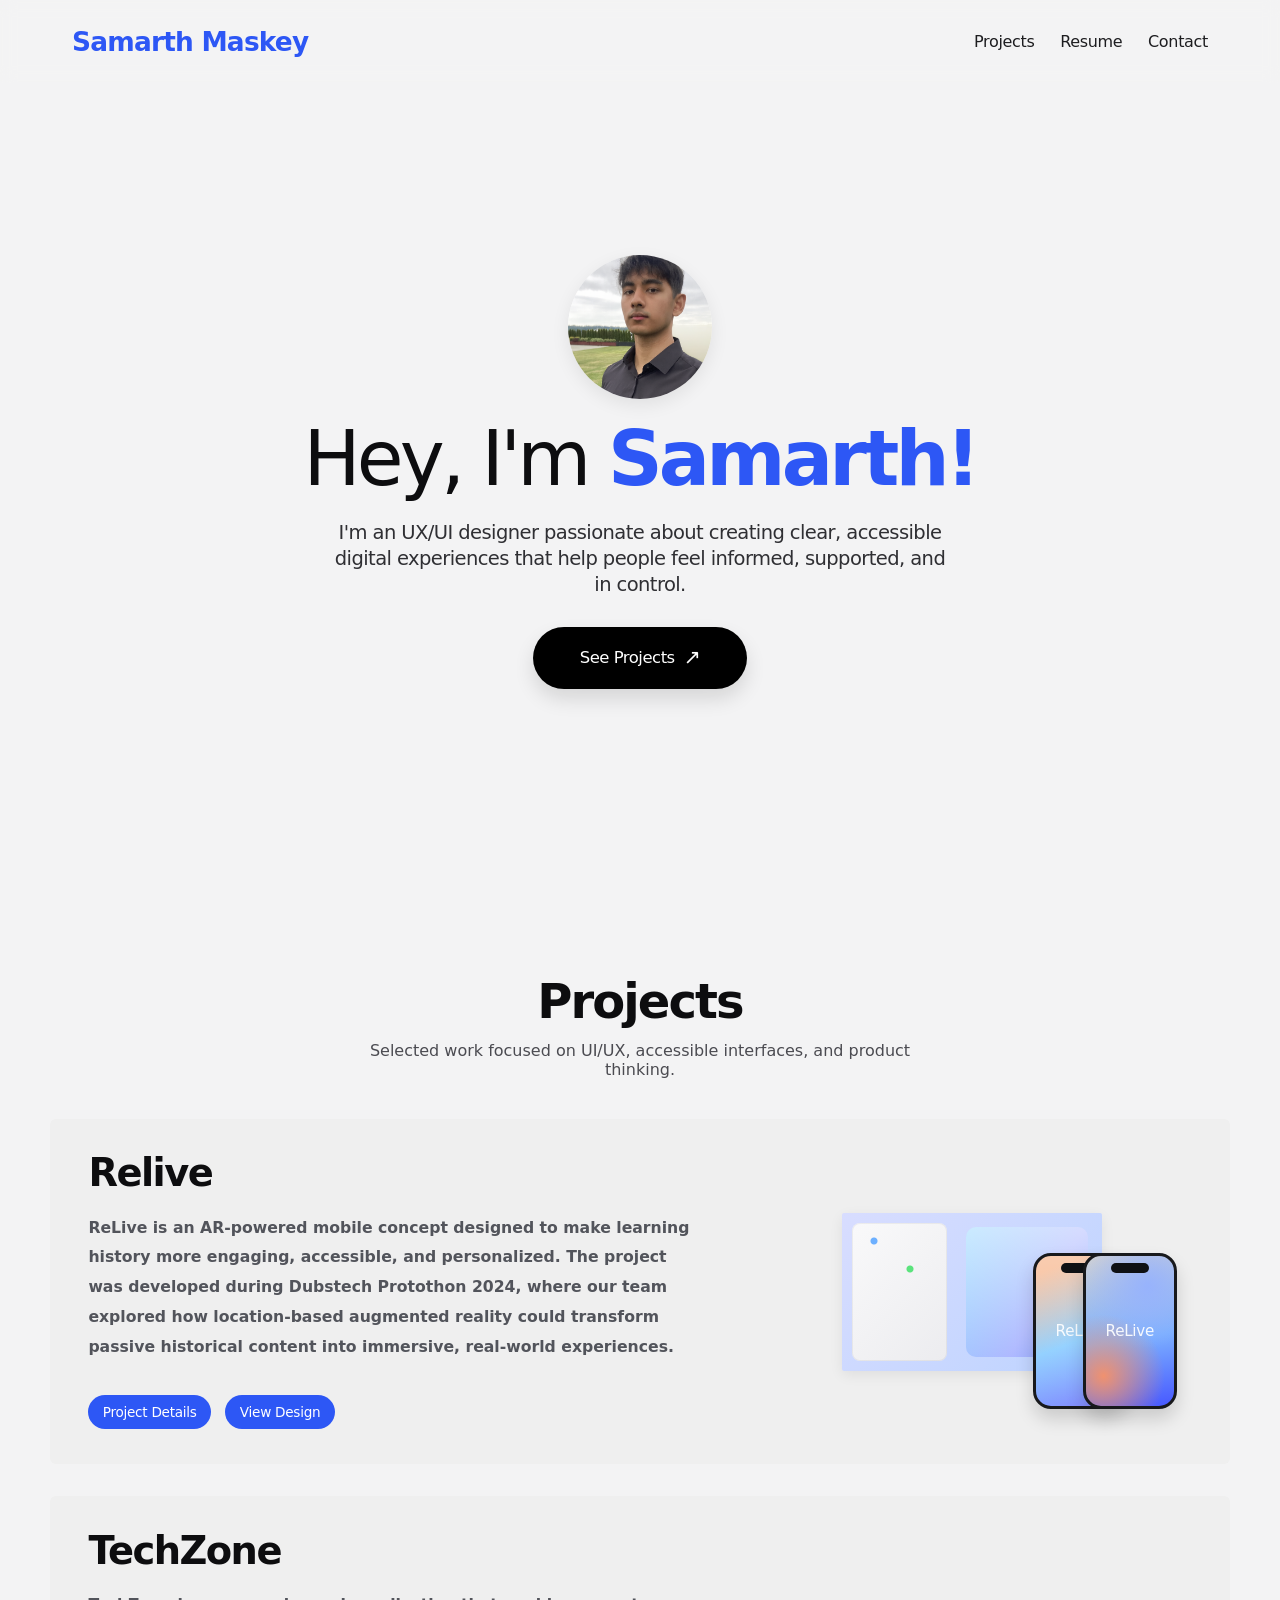
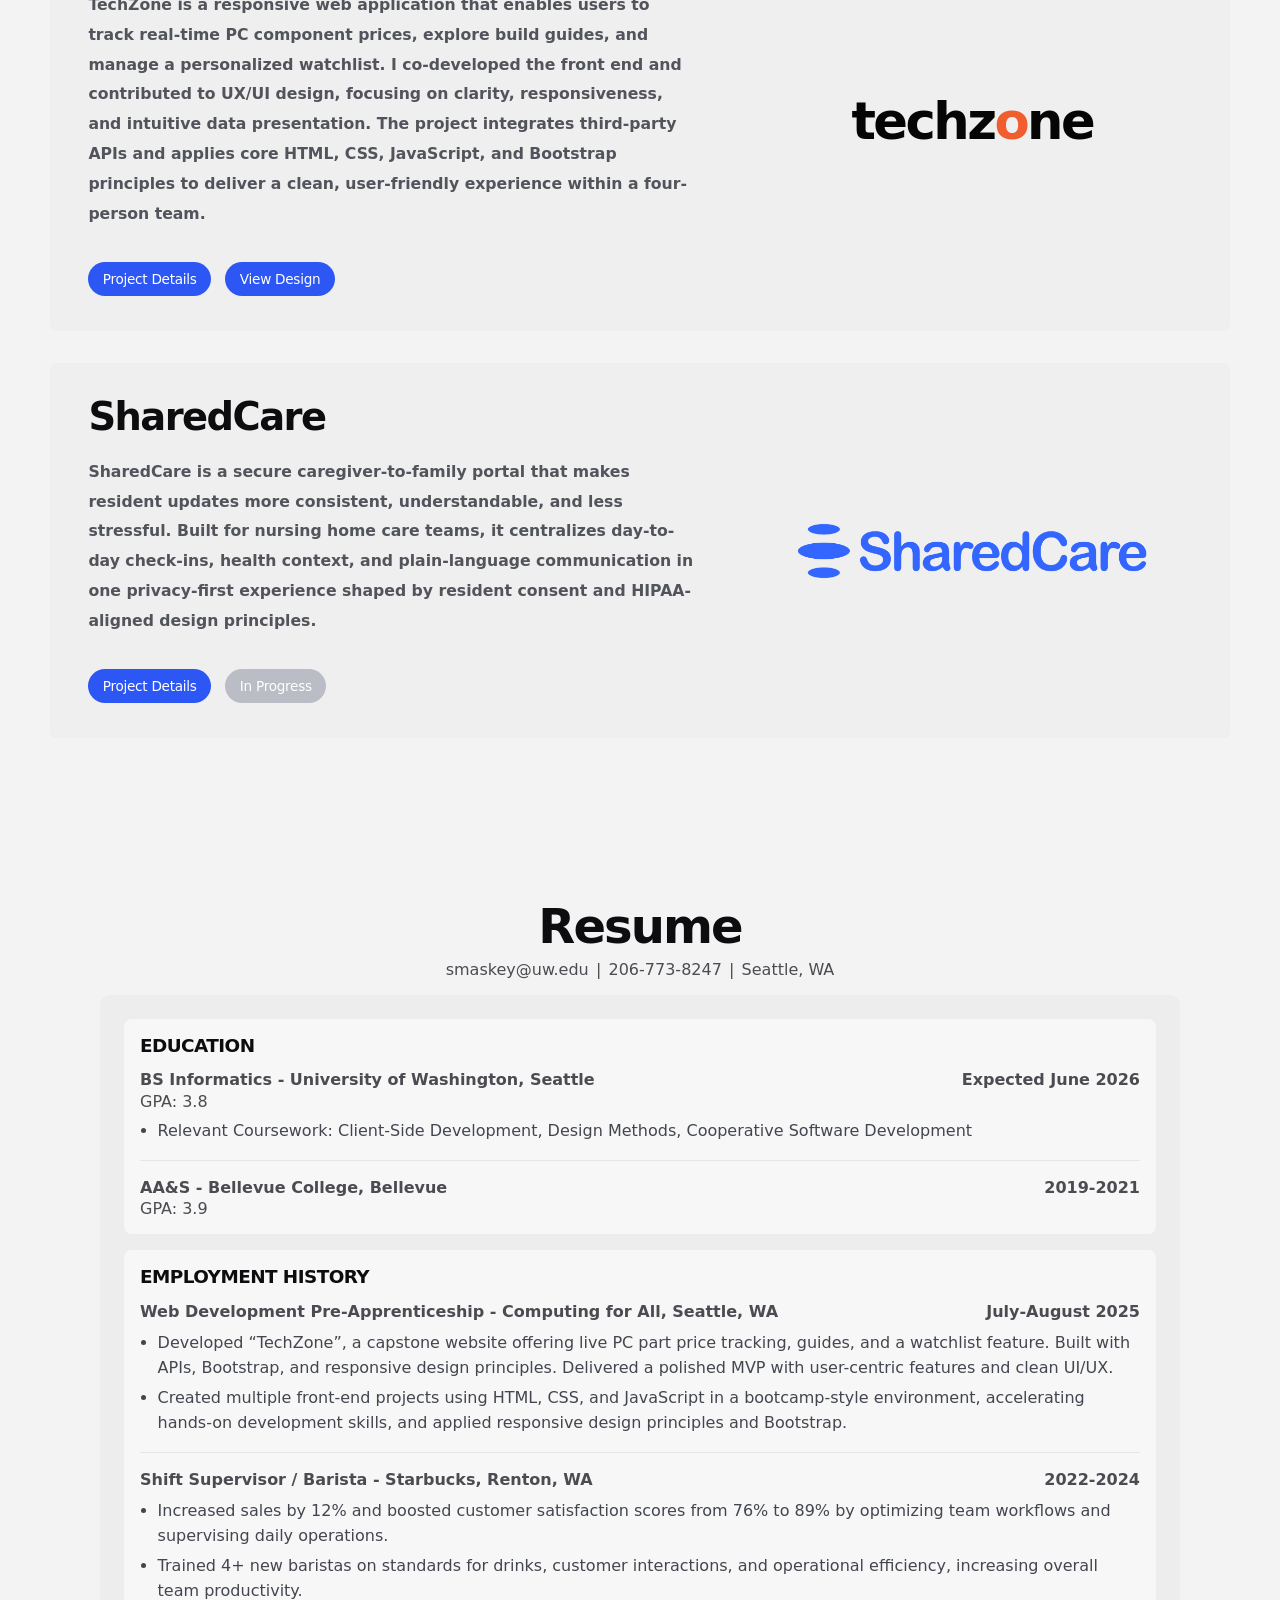
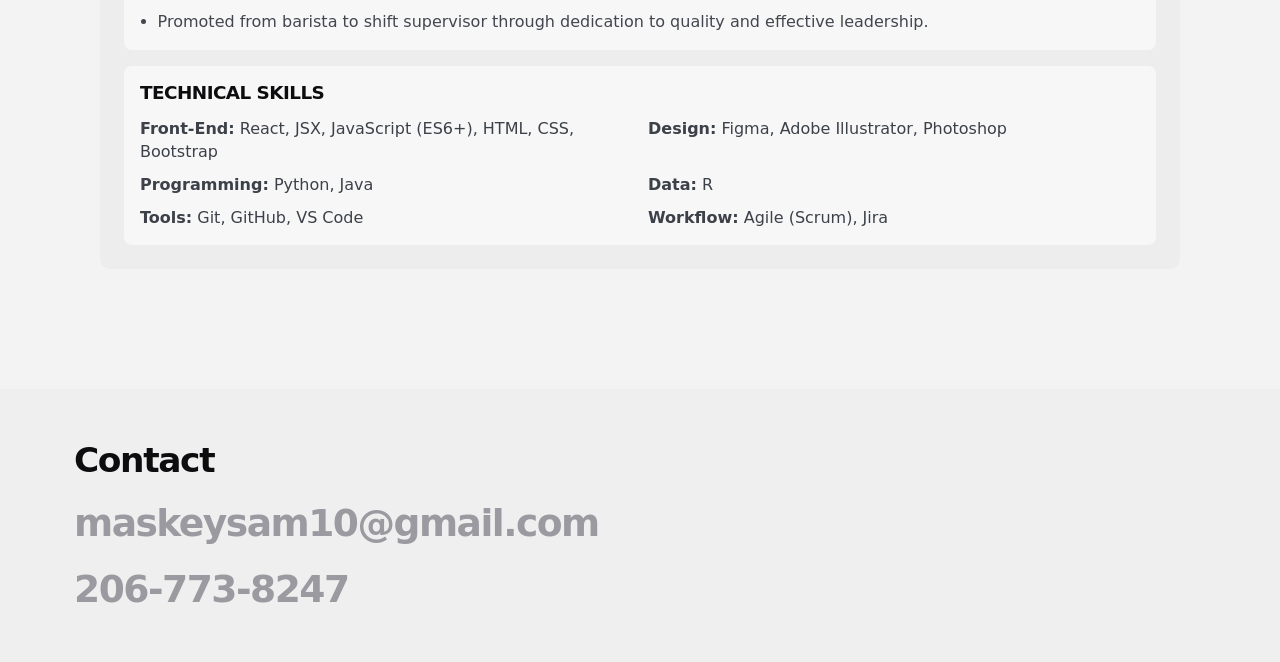
==== index.html @ 52a138d1 "Add SharedCare project pages and portfolio assets" ====
<!DOCTYPE html>
<html lang="en">
<head>
  <meta charset="UTF-8">
  <meta name="viewport" content="width=device-width, initial-scale=1.0">
  <title>Samarth Maskey | Portfolio</title>
  <link rel="stylesheet" href="styles.css">
</head>
<body>
  <header class="site-header">
    <a class="brand" href="#home">Samarth Maskey</a>
    <nav class="site-nav" aria-label="Primary navigation">
      <a href="#projects">Projects</a>
      <a href="#resume">Resume</a>
      <a href="#contact">Contact</a>
    </nav>
  </header>

  <main>
    <section id="home" class="hero" aria-labelledby="hero-title">
      <img
        class="avatar"
        src="img/portrait.png"
        alt="Portrait of Samarth Maskey"
        width="144"
        height="144"
      >

      <h1 id="hero-title" class="hero-title">
        Hey, I'm <span>Samarth!</span>
      </h1>

      <p class="hero-copy">
        I'm an UX/UI designer passionate about creating clear, accessible
        digital experiences that help people feel informed, supported, and in control.
      </p>

      <a class="cta-button" href="#projects">
        <span>See Projects</span>
        <span class="cta-arrow" aria-hidden="true">↗</span>
      </a>
    </section>

    <section id="projects" class="content-section" aria-labelledby="projects-title">
      <div class="projects-shell">
        <div class="section-heading">
          <h2 id="projects-title">Projects</h2>
          <p>Selected work focused on UI/UX, accessible interfaces, and product thinking.</p>
        </div>

        <article class="project-card" aria-labelledby="relive-title">
          <div class="project-copy">
            <h3 id="relive-title">Relive</h3>
            <p>
              ReLive is an AR-powered mobile concept designed to make learning history
              more engaging, accessible, and personalized. The project was developed
              during Dubstech Protothon 2024, where our team explored how
              location-based augmented reality could transform passive historical
              content into immersive, real-world experiences.
            </p>
            <div class="project-actions">
              <a href="relive.html" class="project-pill">Project Details</a>
              <a href="https://reliveprotothon2024.my.canva.site/" target="_blank" class="project-pill">View Design</a>
            </div>
          </div>

          <div class="project-visual relive-visual" aria-hidden="true">
            <div class="relive-panel relive-map"></div>
            <div class="relive-phone relive-phone-back">
              <span>ReLive</span>
            </div>
            <div class="relive-phone relive-phone-front">
              <span>ReLive</span>
            </div>
          </div>
        </article>

        <article class="project-card" aria-labelledby="techzone-title">
          <div class="project-copy">
            <h3 id="techzone-title">TechZone</h3>
            <p>
              TechZone is a responsive web application that enables users to track
              real-time PC component prices, explore build guides, and manage a
              personalized watchlist. I co-developed the front end and contributed to
              UX/UI design, focusing on clarity, responsiveness, and intuitive data
              presentation. The project integrates third-party APIs and applies core
              HTML, CSS, JavaScript, and Bootstrap principles to deliver a clean,
              user-friendly experience within a four-person team.
            </p>
            <div class="project-actions">
              <a href="techzone.html" class="project-pill">Project Details</a>
              <a href="https://techzoneproject1.netlify.app/" target="_blank" class="project-pill">View Design</a>
            </div>
          </div>

          <div class="project-visual techzone-visual" aria-hidden="true">
            <div class="techzone-wordmark">
              <span class="tz-black">techz</span><span class="tz-orange">o</span><span class="tz-black">ne</span>
            </div>
          </div>
        </article>

        <article class="project-card" aria-labelledby="sharedcare-title">
          <div class="project-copy">
            <h3 id="sharedcare-title">SharedCare</h3>
            <p>
              SharedCare is a secure caregiver-to-family portal that makes resident
              updates more consistent, understandable, and less stressful. Built for
              nursing home care teams, it centralizes day-to-day check-ins, health
              context, and plain-language communication in one privacy-first experience
              shaped by resident consent and HIPAA-aligned design principles.
            </p>
            <div class="project-actions">
              <a href="sharedcare.html" class="project-pill">Project Details</a>
              <span class="project-pill project-pill-disabled" aria-disabled="true">In Progress</span>
            </div>
          </div>

          <div class="project-visual sharedcare-visual" aria-hidden="true">
            <img src="img/sharedcareblue.png" alt="" class="sharedcare-logo">
          </div>
        </article>
      </div>
    </section>

    <section id="resume" class="content-section" aria-labelledby="resume-title">
      <div class="resume-shell">
        <div class="resume-header">
          <h2 id="resume-title">Resume</h2>
          <p class="resume-contact">
            <a href="mailto:smaskey@uw.edu">smaskey@uw.edu</a>
            <span aria-hidden="true">|</span>
            <a href="tel:12067738247">206-773-8247</a>
            <span aria-hidden="true">|</span>
            <span>Seattle, WA</span>
          </p>
        </div>

        <div class="resume-panel">
          <section class="resume-block" aria-labelledby="resume-education">
            <h3 id="resume-education">Education</h3>
            <article class="resume-item">
              <div class="resume-item-head">
                <p class="resume-role">BS Informatics - University of Washington, Seattle</p>
                <p class="resume-date">Expected June 2026</p>
              </div>
              <p class="resume-subline">GPA: 3.8</p>
              <ul class="resume-bullets">
                <li>Relevant Coursework: Client-Side Development, Design Methods, Cooperative Software Development</li>
              </ul>
            </article>
            <article class="resume-item">
              <div class="resume-item-head">
                <p class="resume-role">AA&amp;S - Bellevue College, Bellevue</p>
                <p class="resume-date">2019-2021</p>
              </div>
              <p class="resume-subline">GPA: 3.9</p>
            </article>
          </section>

          <section class="resume-block" aria-labelledby="resume-employment">
            <h3 id="resume-employment">Employment History</h3>
            <article class="resume-item">
              <div class="resume-item-head">
                <p class="resume-role">Web Development Pre-Apprenticeship - Computing for All, Seattle, WA</p>
                <p class="resume-date">July-August 2025</p>
              </div>
              <ul class="resume-bullets">
                <li>Developed “TechZone”, a capstone website offering live PC part price tracking, guides, and a watchlist feature. Built with APIs, Bootstrap, and responsive design principles. Delivered a polished MVP with user-centric features and clean UI/UX.</li>
                <li>Created multiple front-end projects using HTML, CSS, and JavaScript in a bootcamp-style environment, accelerating hands-on development skills, and applied responsive design principles and Bootstrap.</li>
              </ul>
            </article>
            <article class="resume-item">
              <div class="resume-item-head">
                <p class="resume-role">Shift Supervisor / Barista - Starbucks, Renton, WA</p>
                <p class="resume-date">2022-2024</p>
              </div>
              <ul class="resume-bullets">
                <li>Increased sales by 12% and boosted customer satisfaction scores from 76% to 89% by optimizing team workflows and supervising daily operations.</li>
                <li>Trained 4+ new baristas on standards for drinks, customer interactions, and operational efficiency, increasing overall team productivity.</li>
                <li>Promoted from barista to shift supervisor through dedication to quality and effective leadership.</li>
              </ul>
            </article>
          </section>

          <section class="resume-block" aria-labelledby="resume-skills">
            <h3 id="resume-skills">Technical Skills</h3>
            <div class="skills-grid">
              <p><strong>Front-End:</strong> React, JSX, JavaScript (ES6+), HTML, CSS, Bootstrap</p>
              <p><strong>Design:</strong> Figma, Adobe Illustrator, Photoshop</p>
              <p><strong>Programming:</strong> Python, Java</p>
              <p><strong>Data:</strong> R</p>
              <p><strong>Tools:</strong> Git, GitHub, VS Code</p>
              <p><strong>Workflow:</strong> Agile (Scrum), Jira</p>
            </div>
          </section>
        </div>
      </div>
    </section>

  </main>

  <footer id="contact" class="site-footer" aria-labelledby="contact-title">
    <div class="footer-shell">
      <h2 id="contact-title">Contact</h2>
      <p><a href="mailto:maskeysam10@gmail.com">maskeysam10@gmail.com</a></p>
      <p><a href="tel:12067738247">206-773-8247</a></p>
    </div>
  </footer>

  <script src="script.js"></script>
</body>
</html>
---- styles.css ----
:root {
  color-scheme: light;
  --bg: #f3f3f4;
  --text: #0d0d0f;
  --muted: #2f2f33;
  --accent: #2d57f5;
  --accent-hover: #2449d8;
  --surface: #ffffff;
}

* {
  box-sizing: border-box;
}

html {
  scroll-behavior: smooth;
}

body {
  margin: 0;
  min-height: 100vh;
  font-family: Inter, ui-sans-serif, system-ui, -apple-system, BlinkMacSystemFont, "Segoe UI", sans-serif;
  background: var(--bg);
  color: var(--text);
}

a {
  color: inherit;
  text-decoration: none;
}

.site-header {
  position: sticky;
  top: 0;
  z-index: 10;
  display: flex;
  align-items: center;
  justify-content: space-between;
  gap: 1rem;
  padding: 26px 72px;
  background: color-mix(in srgb, var(--bg) 92%, transparent);
  backdrop-filter: blur(8px);
}

.brand {
  font-size: clamp(1.65rem, 2vw, 2.25rem);
  font-weight: 800;
  color: var(--accent);
  letter-spacing: -0.03em;
}

.site-nav {
  display: flex;
  align-items: center;
  gap: clamp(1rem, 2vw, 3rem);
}

.site-nav a {
  font-size: 1rem;
  font-weight: 500;
  letter-spacing: -0.02em;
  color: #1d1d20;
  transition: color 120ms ease;
}

.site-nav a:hover,
.site-nav a[aria-current="true"] {
  color: var(--accent);
}

.hero {
  min-height: calc(100vh - 90px);
  display: grid;
  justify-items: center;
  align-content: center;
  text-align: center;
  padding: 3rem 1.5rem 5rem;
  gap: 1.5rem;
}

.avatar {
  width: 144px;
  aspect-ratio: 1;
  border-radius: 999px;
  display: block;
  object-fit: cover;
  object-position: center;
  box-shadow:
    inset 0 0 0 2px rgba(255, 255, 255, 0.4),
    0 6px 18px rgba(0, 0, 0, 0.08);
}

.hero-title {
  margin: 0;
  font-size: clamp(2.6rem, 6vw, 4.75rem);
  line-height: 0.95;
  font-weight: 500;
  letter-spacing: -0.05em;
}

.hero-title span {
  color: var(--accent);
  font-weight: 700;
}

.hero-copy {
  margin: 0;
  max-width: 620px;
  font-size: clamp(1rem, 1.7vw, 1.22rem);
  line-height: 1.35;
  letter-spacing: -0.03em;
  color: var(--muted);
}

.cta-button {
  margin-top: 0.25rem;
  display: inline-flex;
  align-items: center;
  justify-content: center;
  gap: 0.55rem;
  min-width: 214px;
  min-height: 62px;
  padding: 0.9rem 1.6rem;
  border-radius: 999px;
  background: #000;
  color: #fff;
  font-size: 1.03rem;
  font-weight: 500;
  letter-spacing: -0.03em;
  box-shadow: 0 10px 20px rgba(0, 0, 0, 0.12);
  transition: transform 120ms ease, background-color 120ms ease;
}

.cta-button:hover {
  background: #111;
  transform: translateY(-1px);
}

.cta-arrow {
  font-size: 1.25em;
  line-height: 1;
}

.content-section {
  min-height: 70vh;
  padding: 5rem 1.5rem;
}

.content-section h2 {
  margin: 0 0 0.75rem;
  font-size: clamp(2rem, 4vw, 3rem);
  letter-spacing: -0.04em;
}

.content-section p {
  margin: 0;
  color: #4b4b51;
}

.resume-shell {
  width: min(100%, 1080px);
  margin: 0 auto;
  display: grid;
  gap: 1rem;
}

.resume-header {
  text-align: center;
}

.resume-header h2 {
  margin-bottom: 0.35rem;
}

.resume-contact {
  display: flex;
  flex-wrap: wrap;
  justify-content: center;
  align-items: center;
  gap: 0.45rem;
  color: #363942;
  font-weight: 500;
}

.resume-contact a:hover {
  color: var(--accent);
}

.resume-panel {
  background: #ededee;
  border-radius: 10px;
  padding: clamp(1rem, 2vw, 1.5rem);
  display: grid;
  gap: 1rem;
}

.resume-block {
  background: rgba(255, 255, 255, 0.58);
  border-radius: 8px;
  padding: 1rem;
}

.resume-block h3 {
  margin: 0 0 0.85rem;
  font-size: 1.15rem;
  letter-spacing: -0.03em;
  text-transform: uppercase;
}

.resume-item + .resume-item {
  margin-top: 1rem;
  padding-top: 1rem;
  border-top: 1px solid rgba(0, 0, 0, 0.07);
}

.resume-item-head {
  display: flex;
  align-items: baseline;
  justify-content: space-between;
  gap: 1rem;
}

.resume-role {
  margin: 0;
  font-weight: 700;
  color: #191a1f;
  line-height: 1.4;
}

.resume-date {
  margin: 0;
  flex-shrink: 0;
  color: #494c55;
  font-weight: 600;
  white-space: nowrap;
}

.resume-subline {
  margin: 0.25rem 0 0;
  color: #4b4e57;
  font-weight: 500;
}

.resume-link {
  margin: 0.35rem 0 0;
  font-size: 0.95rem;
}

.resume-link a {
  color: var(--accent);
  text-decoration: underline;
  text-underline-offset: 2px;
}

.resume-bullets {
  margin: 0.5rem 0 0;
  padding-left: 1.1rem;
  color: #43464f;
  line-height: 1.55;
}

.resume-bullets li + li {
  margin-top: 0.35rem;
}

.skills-grid {
  display: grid;
  grid-template-columns: repeat(2, minmax(0, 1fr));
  gap: 0.6rem 1rem;
}

.skills-grid p {
  margin: 0;
  color: #3c4048;
  line-height: 1.45;
}

.projects-shell {
  width: min(100%, 1180px);
  margin: 0 auto;
  display: grid;
  gap: 2rem;
}

.section-heading {
  text-align: center;
  margin-bottom: 0.5rem;
}

.section-heading p {
  max-width: 58ch;
  margin: 0 auto;
}

.project-card {
  display: grid;
  grid-template-columns: 1.35fr 0.95fr;
  gap: 2rem;
  align-items: center;
  padding: clamp(1.5rem, 3vw, 2.2rem);
  background: #efefef;
  border-radius: 6px;
}

.project-copy {
  padding-inline: 0.2rem;
}

.project-copy h3 {
  margin: 0 0 1.25rem;
  font-size: clamp(2rem, 3vw, 2.75rem);
  letter-spacing: -0.04em;
  line-height: 1;
}

.project-copy p {
  margin: 0;
  max-width: 56ch;
  font-size: 0.98rem;
  line-height: 1.9;
  color: #52545b;
  font-weight: 600;
}

.project-actions {
  margin-top: 2.1rem;
  display: flex;
  flex-wrap: wrap;
  gap: 0.9rem;
}

.project-pill {
  display: inline-flex;
  align-items: center;
  justify-content: center;
  min-height: 34px;
  padding: 0.4rem 0.9rem;
  border-radius: 999px;
  background: var(--accent);
  color: #fff;
  font-size: 0.85rem;
  font-weight: 500;
  letter-spacing: -0.02em;
}

.project-pill:hover {
  background: var(--accent-hover);
}

.project-pill-disabled {
  background: #babdc6;
  color: #ffffff;
  cursor: default;
  pointer-events: none;
}

.project-pill-disabled:hover {
  background: #babdc6;
}

.project-visual {
  min-height: 250px;
  display: grid;
  place-items: center;
}

.relive-visual {
  position: relative;
  isolation: isolate;
}

.relive-panel {
  width: min(100%, 260px);
  height: 158px;
  border-radius: 2px;
  background:
    radial-gradient(circle at 25% 30%, #fff 0 16px, transparent 17px),
    radial-gradient(circle at 70% 66%, #fff 0 12px, transparent 13px),
    linear-gradient(135deg, #d8ddff, #bdd3ff);
  box-shadow: 0 4px 14px rgba(0, 0, 0, 0.07);
  position: relative;
}

.relive-panel::before {
  content: "";
  position: absolute;
  inset: 10px auto 10px 10px;
  width: 95px;
  border-radius: 8px;
  background:
    radial-gradient(circle at 22px 18px, #6db0ff 0 3px, transparent 4px),
    radial-gradient(circle at 58px 46px, #5be37d 0 3px, transparent 4px),
    linear-gradient(135deg, #f9f9fa 0%, #ececef 100%);
  box-shadow: inset 0 0 0 1px rgba(0, 0, 0, 0.05);
}

.relive-panel::after {
  content: "";
  position: absolute;
  inset: 14px 14px 14px auto;
  width: 122px;
  border-radius: 10px;
  background:
    linear-gradient(180deg, rgba(255, 255, 255, 0.55), rgba(255, 255, 255, 0.1)),
    linear-gradient(120deg, #8bd2ff, #a5b1ff 60%, #7e9bff);
}

.relive-phone {
  position: absolute;
  bottom: 8px;
  width: 94px;
  height: 156px;
  border-radius: 18px;
  border: 3px solid #18191c;
  background: linear-gradient(180deg, #d7d7de, #f4f4f6);
  box-shadow: 0 10px 18px rgba(0, 0, 0, 0.15);
}

.relive-phone::before {
  content: "";
  position: absolute;
  top: 7px;
  left: 50%;
  transform: translateX(-50%);
  width: 38px;
  height: 10px;
  border-radius: 999px;
  background: #0f1114;
}

.relive-phone span {
  position: absolute;
  inset: 0;
  display: grid;
  place-items: center;
  color: rgba(255, 255, 255, 0.92);
  font-size: 0.95rem;
  font-weight: 500;
  letter-spacing: -0.02em;
}

.relive-phone-back {
  right: 68px;
  z-index: 2;
  background:
    linear-gradient(180deg, rgba(255, 255, 255, 0.38), rgba(255, 255, 255, 0.05)),
    linear-gradient(160deg, #f6ad7f 10%, #7fc8ff 55%, #7b79ff 100%);
}

.relive-phone-front {
  right: 18px;
  z-index: 3;
  background:
    radial-gradient(circle at 20% 80%, rgba(255, 146, 95, 0.9), transparent 44%),
    radial-gradient(circle at 70% 20%, rgba(149, 177, 255, 0.9), transparent 46%),
    linear-gradient(170deg, #cfd0d5 0%, #7cb0ff 55%, #4758ff 100%);
}

.techzone-visual {
  display: grid;
  place-items: center;
}

.sharedcare-visual {
  display: grid;
  place-items: center;
}

.sharedcare-logo {
  width: min(100%, 360px);
  height: auto;
  display: block;
  object-fit: contain;
}

.techzone-wordmark {
  font-weight: 800;
  font-size: clamp(2.4rem, 4vw, 3.8rem);
  letter-spacing: -0.05em;
  line-height: 1;
  text-transform: lowercase;
  transform: translateY(8px);
}

.tz-black {
  color: #050505;
}

.tz-orange {
  color: #f05d2f;
}

.project-detail-page {
  background: #f4f4f5;
}

.detail-main {
  width: min(100%, 1180px);
  margin: 0 auto;
  padding: 1.2rem 1.5rem 4.5rem;
  display: grid;
  gap: 1.4rem;
}

.detail-hero {
  display: grid;
  grid-template-columns: 1.2fr 0.8fr;
  gap: 1.25rem;
  align-items: stretch;
}

.detail-hero-copy,
.detail-hero-visual,
.detail-section,
.detail-card {
  background: #ededee;
  border-radius: 10px;
}

.detail-hero-copy {
  padding: 1.35rem 1.35rem 1.25rem;
}

.back-link {
  display: inline-flex;
  align-items: center;
  font-size: 0.92rem;
  font-weight: 600;
  color: #30323a;
  margin-bottom: 0.85rem;
}

.back-link:hover {
  color: var(--accent);
}

.detail-kicker {
  margin: 0;
  color: var(--accent);
  font-size: 0.85rem;
  font-weight: 700;
  letter-spacing: 0.08em;
  text-transform: uppercase;
}

.detail-hero-copy h1 {
  margin: 0.4rem 0 0.75rem;
  font-size: clamp(2.2rem, 5vw, 3.6rem);
  line-height: 0.95;
  letter-spacing: -0.05em;
}

.detail-summary {
  margin: 0;
  color: #40424a;
  max-width: 48ch;
  line-height: 1.55;
}

.detail-meta {
  margin-top: 1rem;
  display: grid;
  grid-template-columns: repeat(3, minmax(0, 1fr));
  gap: 0.8rem;
}

.detail-meta > div {
  background: rgba(255, 255, 255, 0.55);
  border-radius: 8px;
  padding: 0.75rem;
}

.detail-label {
  display: block;
  font-size: 0.78rem;
  color: #61646d;
  font-weight: 700;
  text-transform: uppercase;
  letter-spacing: 0.06em;
}

.detail-meta p {
  margin: 0.4rem 0 0;
  color: #17181c;
  font-size: 0.92rem;
  line-height: 1.35;
  font-weight: 600;
}

.detail-hero-visual {
  min-height: 320px;
  padding: 1rem;
  position: relative;
  display: grid;
  place-items: center;
}

.relive-detail-visual {
  position: relative;
}

.relive-detail-visual .relive-panel {
  width: min(100%, 320px);
  height: 210px;
}

.relive-detail-visual .relive-phone {
  bottom: 20px;
}

.relive-detail-visual .relive-phone-back {
  right: 95px;
}

.relive-detail-visual .relive-phone-front {
  right: 34px;
}

.techzone-detail-visual .techzone-wordmark {
  font-size: clamp(2.8rem, 5vw, 4.6rem);
  transform: none;
}

.sharedcare-detail-visual .sharedcare-logo {
  width: min(100%, 460px);
}

.detail-section {
  padding: 1.35rem;
}

.detail-section h2 {
  margin: 0 0 0.7rem;
  font-size: clamp(1.4rem, 3vw, 2rem);
  letter-spacing: -0.04em;
}

.detail-section p {
  margin: 0;
  color: #474a52;
  line-height: 1.7;
}

.detail-grid {
  display: grid;
  grid-template-columns: repeat(2, minmax(0, 1fr));
  gap: 1rem;
}

.detail-card {
  padding: 1.15rem;
}

.detail-card h3 {
  margin: 0 0 0.6rem;
  font-size: 1.12rem;
  letter-spacing: -0.03em;
}

.detail-card p {
  margin: 0;
  color: #474a52;
  line-height: 1.6;
}

.detail-list {
  margin: 0;
  padding-left: 1.1rem;
  color: #474a52;
  line-height: 1.7;
}

.detail-list li + li {
  margin-top: 0.35rem;
}

.site-footer {
  margin-top: 2.5rem;
  background: #efefef;
  min-height: 260px;
  display: grid;
  align-items: center;
}

.footer-shell {
  width: min(100%, 1180px);
  margin: 0 auto;
  padding: 3.2rem 1.5rem;
}

.footer-shell h2 {
  margin: 0 0 1.35rem;
  font-size: clamp(1.7rem, 3vw, 2.15rem);
  font-weight: 700;
  letter-spacing: -0.04em;
}

.footer-shell p {
  margin: 0;
  color: #9a9aa0;
  font-size: clamp(1.7rem, 3.2vw, 2.35rem);
  line-height: 1.15;
  letter-spacing: -0.04em;
  font-weight: 600;
}

.footer-shell p + p {
  margin-top: 1.45rem;
}

.footer-shell a {
  color: inherit;
}

.footer-shell a:hover {
  color: var(--accent);
}

@media (max-width: 900px) {
  .site-header {
    padding: 22px 24px;
  }

  .site-nav {
    gap: 1rem;
  }

  .hero {
    min-height: calc(100vh - 84px);
    padding-top: 2.5rem;
  }

  .hero-copy {
    max-width: 34ch;
  }

  .project-card {
    grid-template-columns: 1fr;
    gap: 1.25rem;
  }

  .project-copy p {
    max-width: none;
    line-height: 1.75;
  }

  .project-visual {
    min-height: 200px;
  }

  .resume-item-head {
    flex-direction: column;
    align-items: flex-start;
    gap: 0.2rem;
  }

  .resume-date {
    white-space: normal;
  }

  .skills-grid {
    grid-template-columns: 1fr;
  }

  .detail-hero {
    grid-template-columns: 1fr;
  }

  .detail-hero-visual {
    min-height: 240px;
  }

  .detail-meta {
    grid-template-columns: 1fr;
  }

  .detail-grid {
    grid-template-columns: 1fr;
  }

  .site-footer {
    min-height: 220px;
  }
}

@media (max-width: 640px) {
  .site-header {
    align-items: flex-start;
    flex-direction: column;
    gap: 0.85rem;
  }

  .site-nav {
    width: 100%;
    justify-content: space-between;
    gap: 0.75rem;
  }

  .site-nav a {
    font-size: 0.95rem;
  }

  .avatar {
    width: 112px;
  }

  .cta-button {
    min-width: 190px;
    min-height: 56px;
  }

  .content-section {
    padding: 3.5rem 1rem;
  }

  .project-card {
    padding: 1.2rem;
  }

  .project-copy h3 {
    margin-bottom: 1rem;
  }

  .project-copy p {
    font-size: 0.92rem;
    line-height: 1.7;
  }

  .project-actions {
    margin-top: 1.3rem;
    gap: 0.65rem;
  }

  .project-pill {
    font-size: 0.8rem;
  }

  .resume-contact {
    font-size: 0.95rem;
  }

  .resume-block {
    padding: 0.9rem;
  }

  .resume-block h3 {
    font-size: 1.03rem;
  }

  .resume-role,
  .resume-date,
  .resume-subline,
  .resume-link,
  .resume-bullets,
  .skills-grid p {
    font-size: 0.93rem;
  }

  .relive-panel {
    width: 220px;
    height: 136px;
  }

  .relive-phone {
    width: 78px;
    height: 132px;
  }

  .relive-phone-back {
    right: 56px;
  }

  .relive-phone-front {
    right: 10px;
  }

  .techzone-wordmark {
    font-size: 2.3rem;
  }

  .sharedcare-logo {
    width: min(100%, 290px);
  }

  .detail-main {
    padding: 0.75rem 1rem 3.5rem;
    gap: 1rem;
  }

  .detail-hero-copy,
  .detail-section,
  .detail-card {
    padding: 1rem;
  }

  .detail-summary,
  .detail-section p,
  .detail-card p,
  .detail-list {
    font-size: 0.95rem;
    line-height: 1.6;
  }

  .detail-hero-visual {
    min-height: 210px;
    padding: 0.75rem;
  }

  .relive-detail-visual .relive-panel {
    width: 245px;
    height: 160px;
  }

  .relive-detail-visual .relive-phone {
    width: 76px;
    height: 128px;
    bottom: 12px;
  }

  .relive-detail-visual .relive-phone-back {
    right: 58px;
  }

  .relive-detail-visual .relive-phone-front {
    right: 8px;
  }

  .techzone-detail-visual .techzone-wordmark {
    font-size: 2.6rem;
  }

  .sharedcare-detail-visual .sharedcare-logo {
    width: min(100%, 320px);
  }

  .site-footer {
    margin-top: 1.5rem;
    min-height: 190px;
  }

  .footer-shell {
    padding: 2.25rem 1rem;
  }

  .footer-shell h2 {
    margin-bottom: 1rem;
    font-size: 1.35rem;
  }

  .footer-shell p {
    font-size: 1.25rem;
  }

  .footer-shell p + p {
    margin-top: 0.95rem;
  }
}

@media (prefers-reduced-motion: reduce) {
  html {
    scroll-behavior: auto;
  }

  .cta-button {
    transition: none;
  }
}
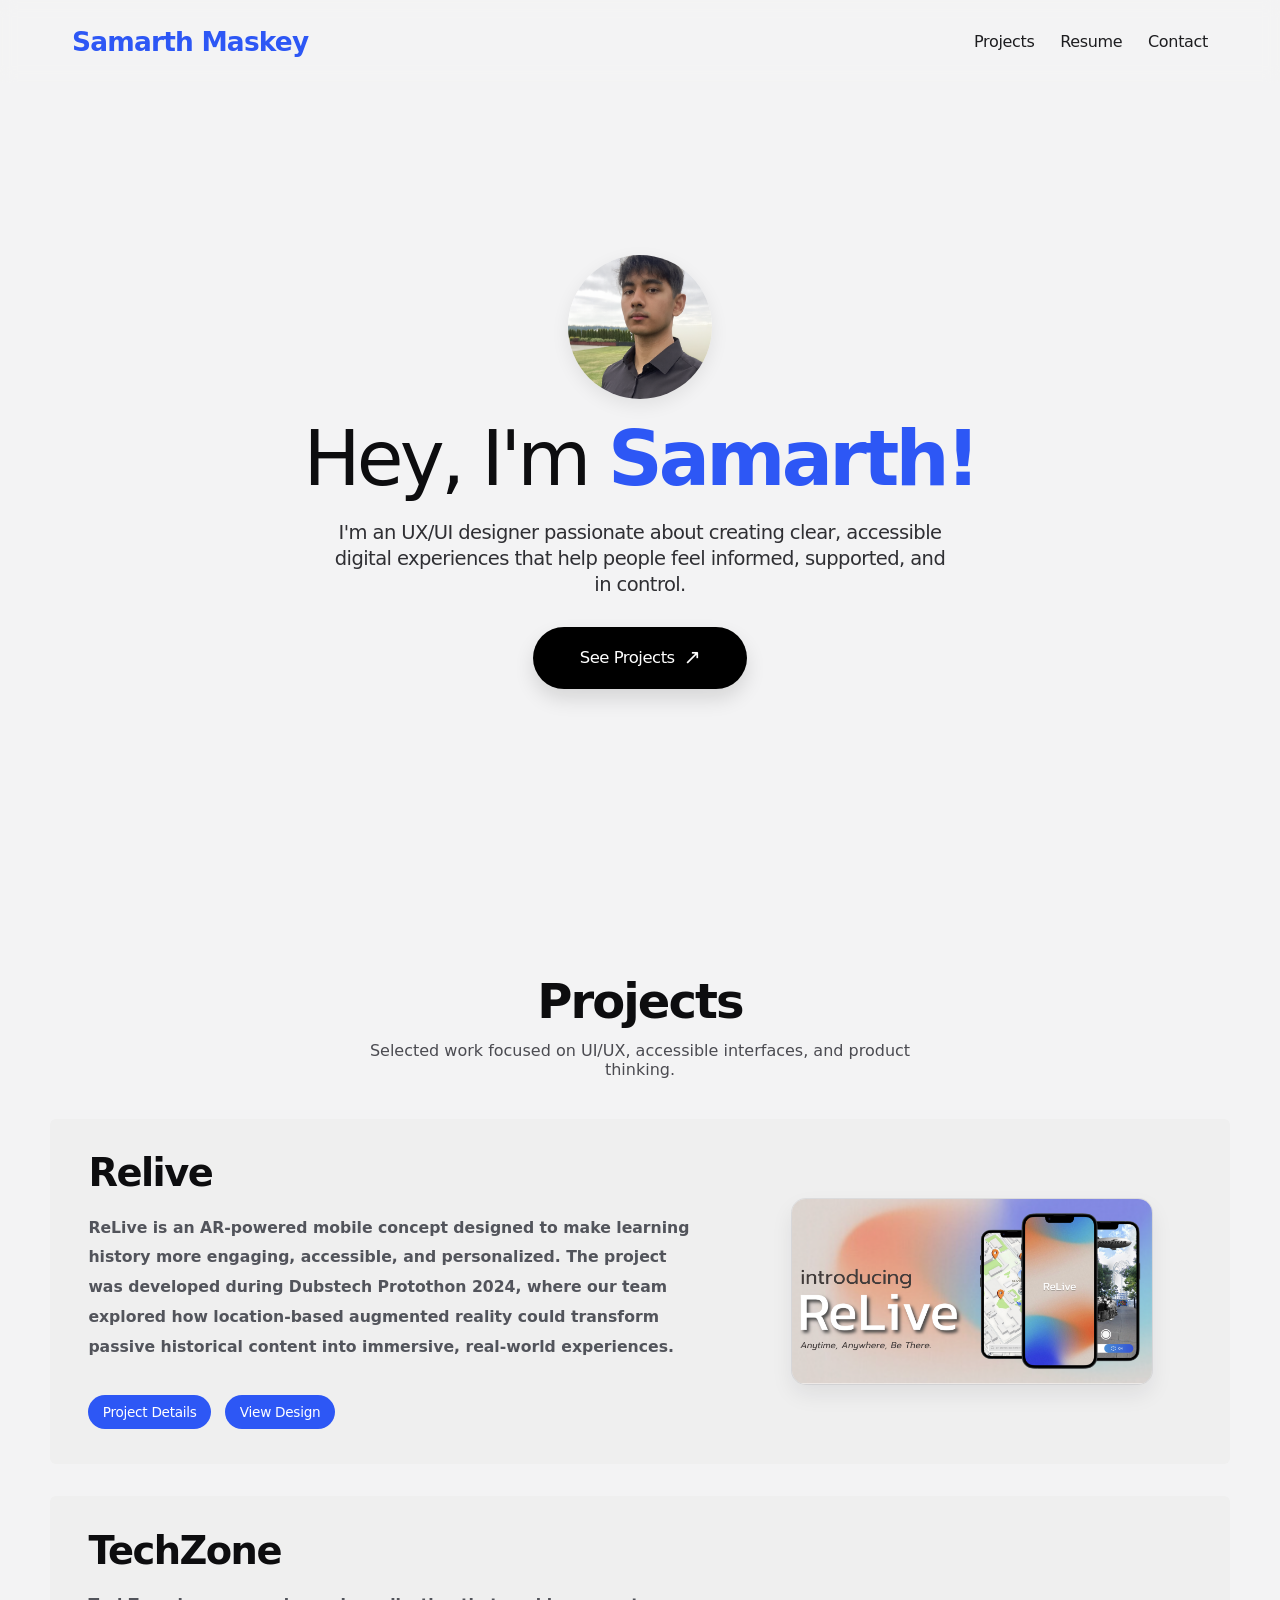
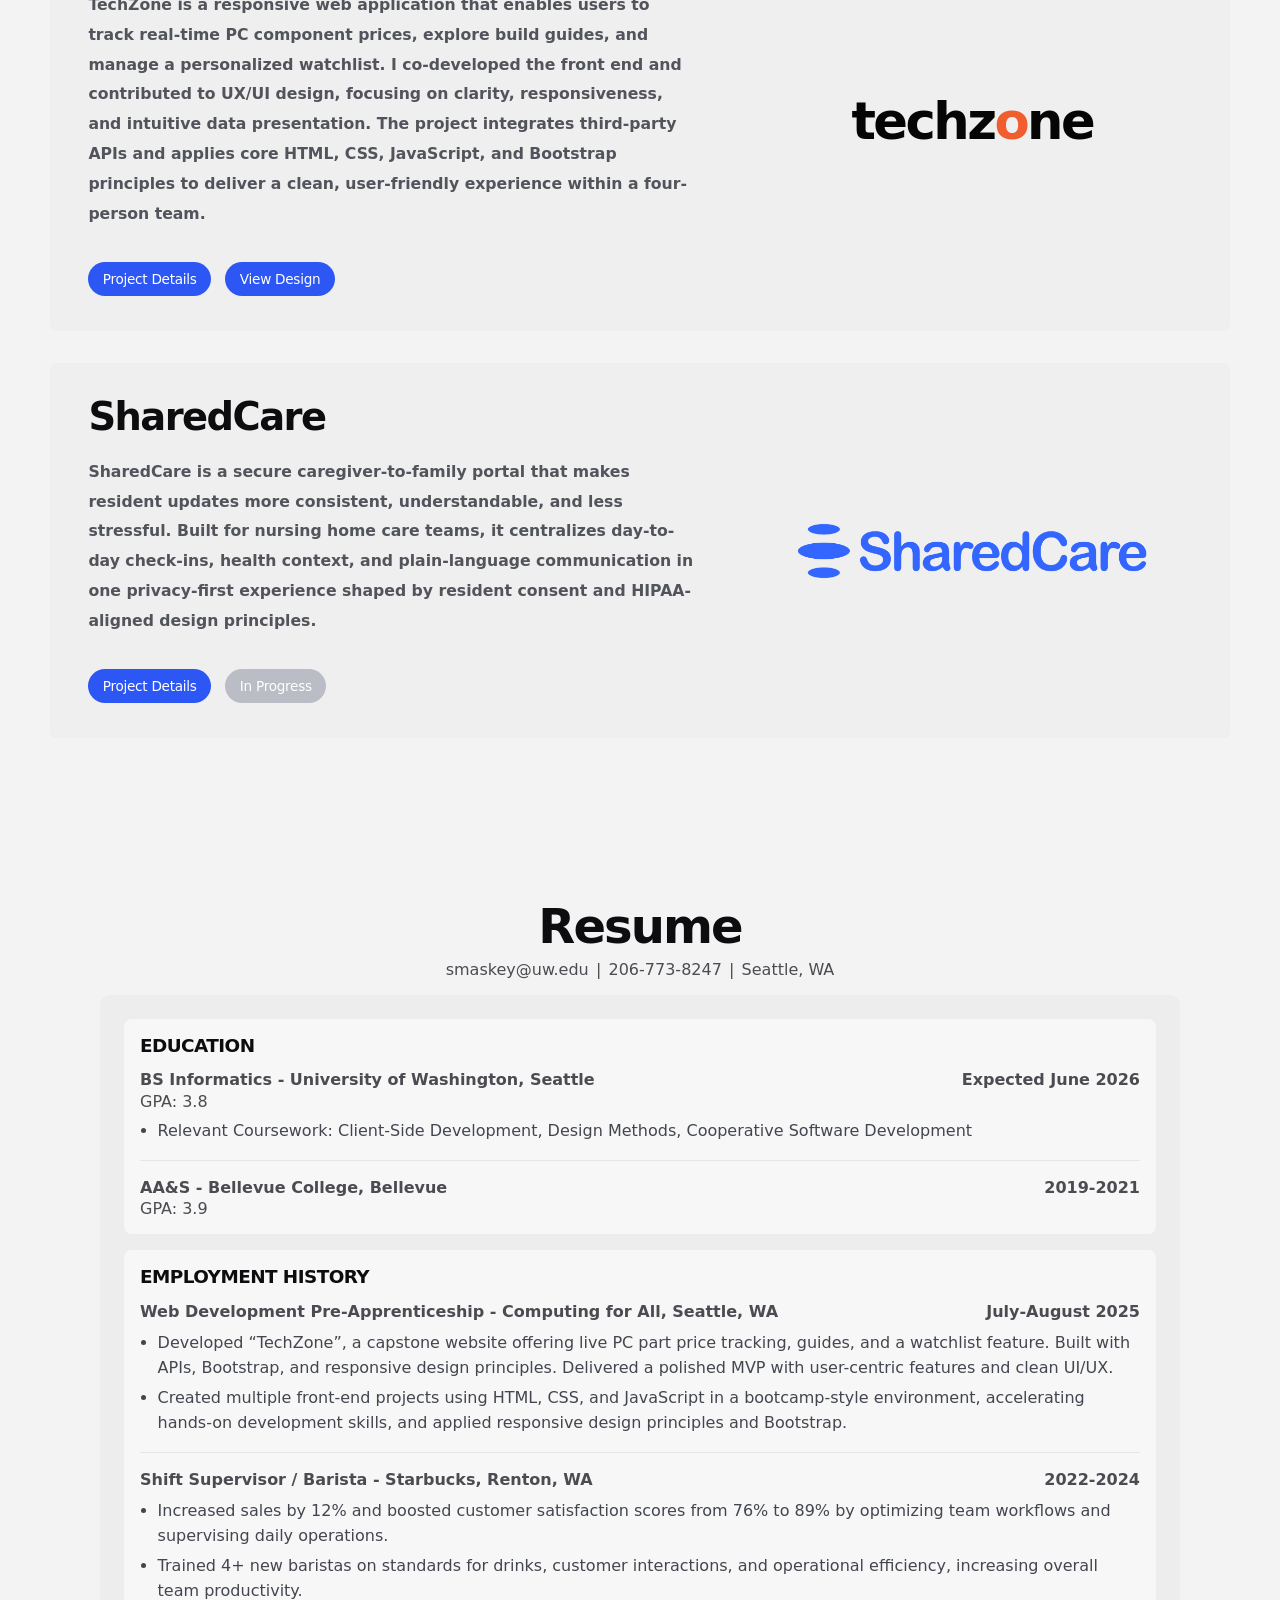
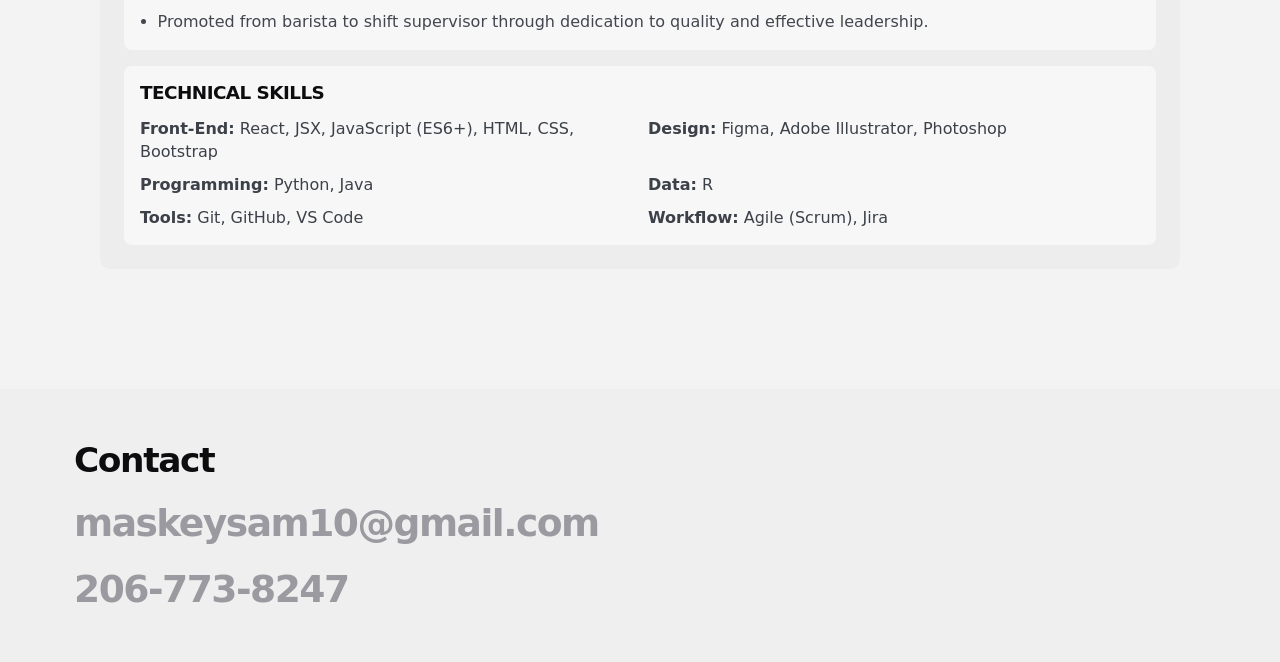
==== commit 376cc5db: "Replace ReLive placeholders with project artwork" ====
--- a/index.html
+++ b/index.html
@@ -64,14 +64,12 @@
             </div>
           </div>
 
-          <div class="project-visual relive-visual" aria-hidden="true">
-            <div class="relive-panel relive-map"></div>
-            <div class="relive-phone relive-phone-back">
-              <span>ReLive</span>
-            </div>
-            <div class="relive-phone relive-phone-front">
-              <span>ReLive</span>
-            </div>
+          <div class="project-visual relive-visual">
+            <img
+              src="img/image.png"
+              alt="ReLive concept image showing branded mobile mockups for an AR-powered history experience."
+              class="relive-card-shot"
+            >
           </div>
         </article>
 
--- a/styles.css
+++ b/styles.css
@@ -365,95 +365,18 @@
 }
 
 .relive-visual {
-  position: relative;
-  isolation: isolate;
-}
-
-.relive-panel {
-  width: min(100%, 260px);
-  height: 158px;
-  border-radius: 2px;
-  background:
-    radial-gradient(circle at 25% 30%, #fff 0 16px, transparent 17px),
-    radial-gradient(circle at 70% 66%, #fff 0 12px, transparent 13px),
-    linear-gradient(135deg, #d8ddff, #bdd3ff);
-  box-shadow: 0 4px 14px rgba(0, 0, 0, 0.07);
-  position: relative;
-}
-
-.relive-panel::before {
-  content: "";
-  position: absolute;
-  inset: 10px auto 10px 10px;
-  width: 95px;
-  border-radius: 8px;
-  background:
-    radial-gradient(circle at 22px 18px, #6db0ff 0 3px, transparent 4px),
-    radial-gradient(circle at 58px 46px, #5be37d 0 3px, transparent 4px),
-    linear-gradient(135deg, #f9f9fa 0%, #ececef 100%);
-  box-shadow: inset 0 0 0 1px rgba(0, 0, 0, 0.05);
-}
-
-.relive-panel::after {
-  content: "";
-  position: absolute;
-  inset: 14px 14px 14px auto;
-  width: 122px;
-  border-radius: 10px;
-  background:
-    linear-gradient(180deg, rgba(255, 255, 255, 0.55), rgba(255, 255, 255, 0.1)),
-    linear-gradient(120deg, #8bd2ff, #a5b1ff 60%, #7e9bff);
-}
-
-.relive-phone {
-  position: absolute;
-  bottom: 8px;
-  width: 94px;
-  height: 156px;
-  border-radius: 18px;
-  border: 3px solid #18191c;
-  background: linear-gradient(180deg, #d7d7de, #f4f4f6);
-  box-shadow: 0 10px 18px rgba(0, 0, 0, 0.15);
-}
-
-.relive-phone::before {
-  content: "";
-  position: absolute;
-  top: 7px;
-  left: 50%;
-  transform: translateX(-50%);
-  width: 38px;
-  height: 10px;
-  border-radius: 999px;
-  background: #0f1114;
-}
-
-.relive-phone span {
-  position: absolute;
-  inset: 0;
   display: grid;
   place-items: center;
-  color: rgba(255, 255, 255, 0.92);
-  font-size: 0.95rem;
-  font-weight: 500;
-  letter-spacing: -0.02em;
-}
-
-.relive-phone-back {
-  right: 68px;
-  z-index: 2;
-  background:
-    linear-gradient(180deg, rgba(255, 255, 255, 0.38), rgba(255, 255, 255, 0.05)),
-    linear-gradient(160deg, #f6ad7f 10%, #7fc8ff 55%, #7b79ff 100%);
-}
-
-.relive-phone-front {
-  right: 18px;
-  z-index: 3;
-  background:
-    radial-gradient(circle at 20% 80%, rgba(255, 146, 95, 0.9), transparent 44%),
-    radial-gradient(circle at 70% 20%, rgba(149, 177, 255, 0.9), transparent 46%),
-    linear-gradient(170deg, #cfd0d5 0%, #7cb0ff 55%, #4758ff 100%);
+}
+
+.relive-card-shot {
+  width: min(100%, 360px);
+  height: auto;
+  display: block;
+  border-radius: 14px;
+  box-shadow:
+    0 10px 22px rgba(20, 24, 32, 0.08),
+    0 0 0 1px rgba(30, 35, 45, 0.08);
 }
 
 .techzone-visual {
@@ -499,26 +422,25 @@
   margin: 0 auto;
   padding: 1.2rem 1.5rem 4.5rem;
   display: grid;
-  gap: 1.4rem;
+  gap: 1.65rem;
 }
 
 .detail-hero {
   display: grid;
   grid-template-columns: 1.2fr 0.8fr;
-  gap: 1.25rem;
+  gap: 1.35rem;
   align-items: stretch;
 }
 
 .detail-hero-copy,
-.detail-hero-visual,
-.detail-section,
-.detail-card {
+.detail-hero-visual {
   background: #ededee;
-  border-radius: 10px;
+  border-radius: 12px;
 }
 
 .detail-hero-copy {
-  padding: 1.35rem 1.35rem 1.25rem;
+  padding: 1.5rem 1.5rem 1.35rem;
+  box-shadow: 0 10px 26px rgba(17, 20, 26, 0.04);
 }
 
 .back-link {
@@ -553,12 +475,13 @@
 .detail-summary {
   margin: 0;
   color: #40424a;
-  max-width: 48ch;
-  line-height: 1.55;
+  max-width: 42ch;
+  line-height: 1.6;
+  font-size: 1.02rem;
 }
 
 .detail-meta {
-  margin-top: 1rem;
+  margin-top: 1.2rem;
   display: grid;
   grid-template-columns: repeat(3, minmax(0, 1fr));
   gap: 0.8rem;
@@ -593,27 +516,63 @@
   position: relative;
   display: grid;
   place-items: center;
+  overflow: hidden;
+  box-shadow: 0 10px 26px rgba(17, 20, 26, 0.04);
+}
+
+.detail-visual-frame {
+  width: 100%;
+  min-height: 100%;
+  border-radius: 16px;
+  padding: 1.15rem;
+  display: grid;
+  align-content: space-between;
+  gap: 1rem;
+  background:
+    linear-gradient(180deg, rgba(255, 255, 255, 0.75), rgba(255, 255, 255, 0.34)),
+    linear-gradient(135deg, rgba(214, 219, 230, 0.9), rgba(245, 246, 249, 0.7));
+  box-shadow: inset 0 0 0 1px rgba(48, 54, 65, 0.06);
+}
+
+.detail-visual-label {
+  margin: 0;
+  color: #61646d;
+  font-size: 0.76rem;
+  font-weight: 700;
+  letter-spacing: 0.08em;
+  text-transform: uppercase;
+}
+
+.detail-visual-stage {
+  min-height: 220px;
+  display: grid;
+  place-items: center;
+}
+
+.detail-visual-note {
+  margin: 0;
+  max-width: 28ch;
+  color: #52555d;
+  font-size: 0.9rem;
+  line-height: 1.5;
 }
 
 .relive-detail-visual {
   position: relative;
 }
 
-.relive-detail-visual .relive-panel {
-  width: min(100%, 320px);
-  height: 210px;
-}
-
-.relive-detail-visual .relive-phone {
-  bottom: 20px;
-}
-
-.relive-detail-visual .relive-phone-back {
-  right: 95px;
-}
-
-.relive-detail-visual .relive-phone-front {
-  right: 34px;
+.relive-detail-visual .detail-visual-stage {
+  align-content: center;
+}
+
+.relive-hero-shot {
+  width: 100%;
+  height: auto;
+  display: block;
+  border-radius: 16px;
+  box-shadow:
+    0 14px 28px rgba(20, 24, 32, 0.08),
+    0 0 0 1px rgba(30, 35, 45, 0.08);
 }
 
 .techzone-detail-visual .techzone-wordmark {
@@ -621,24 +580,149 @@
   transform: none;
 }
 
+.techzone-detail-visual .detail-visual-stage,
+.sharedcare-detail-visual .detail-visual-stage {
+  align-content: center;
+  gap: 1rem;
+}
+
+.detail-logo-panel {
+  width: min(100%, 360px);
+  min-height: 210px;
+  padding: 1.2rem;
+  border-radius: 16px;
+  display: grid;
+  place-items: center;
+  background:
+    linear-gradient(180deg, rgba(255, 255, 255, 0.96), rgba(247, 248, 251, 0.9)),
+    linear-gradient(135deg, rgba(255, 168, 126, 0.08), rgba(124, 150, 255, 0.12));
+  box-shadow: inset 0 0 0 1px rgba(48, 54, 65, 0.07);
+}
+
 .sharedcare-detail-visual .sharedcare-logo {
   width: min(100%, 460px);
 }
 
+.sharedcare-hero-shot {
+  width: 100%;
+  height: auto;
+  display: block;
+  border-radius: 16px;
+  box-shadow:
+    0 14px 28px rgba(20, 24, 32, 0.08),
+    0 0 0 1px rgba(30, 35, 45, 0.08);
+}
+
+.sharedcare-gallery {
+  margin-top: 1.25rem;
+  display: grid;
+  gap: 1rem;
+}
+
+.sharedcare-gallery-two {
+  grid-template-columns: repeat(2, minmax(0, 1fr));
+}
+
+.sharedcare-shot {
+  margin: 0;
+  padding: 0.8rem;
+  border-radius: 12px;
+  background: #ffffff;
+  border: 1px solid rgba(30, 35, 45, 0.08);
+  box-shadow: 0 8px 20px rgba(17, 20, 26, 0.03);
+}
+
+.sharedcare-shot-image,
+.feature-card-media {
+  width: 100%;
+  height: auto;
+  display: block;
+  border-radius: 10px;
+  box-shadow: 0 0 0 1px rgba(30, 35, 45, 0.06);
+}
+
+.sharedcare-shot figcaption {
+  margin-top: 0.7rem;
+  color: #565962;
+  font-size: 0.9rem;
+  line-height: 1.5;
+}
+
 .detail-section {
-  padding: 1.35rem;
+  padding: 1.45rem;
+  border-radius: 12px;
+  background: #fcfcfd;
+  border: 1px solid rgba(30, 35, 45, 0.08);
+  box-shadow: 0 8px 20px rgba(17, 20, 26, 0.03);
+}
+
+.detail-section-minimal {
+  background: transparent;
+  border: 0;
+  box-shadow: none;
+  padding: 0.1rem 0;
+}
+
+.detail-section-highlight {
+  background: #ededee;
+  border-color: transparent;
+  box-shadow: 0 10px 24px rgba(17, 20, 26, 0.04);
+}
+
+.detail-section-soft {
+  background: #f7f7f8;
 }
 
 .detail-section h2 {
-  margin: 0 0 0.7rem;
-  font-size: clamp(1.4rem, 3vw, 2rem);
+  margin: 0 0 0.8rem;
+  font-size: clamp(1.45rem, 3vw, 2.05rem);
   letter-spacing: -0.04em;
+  line-height: 1.05;
 }
 
 .detail-section p {
   margin: 0;
   color: #474a52;
   line-height: 1.7;
+  max-width: 64ch;
+}
+
+.detail-lede {
+  font-size: 1rem;
+  color: #40424a;
+}
+
+.contribution-list {
+  margin: 0;
+  padding: 0;
+  list-style: none;
+  display: grid;
+  gap: 0.95rem;
+}
+
+.contribution-list li {
+  padding-top: 0.95rem;
+  border-top: 1px solid rgba(28, 34, 43, 0.08);
+}
+
+.contribution-list li:first-child {
+  padding-top: 0;
+  border-top: 0;
+}
+
+.contribution-list strong {
+  display: block;
+  margin-bottom: 0.2rem;
+  color: #17181c;
+  font-size: 1rem;
+  letter-spacing: -0.02em;
+}
+
+.contribution-list span {
+  display: block;
+  max-width: 62ch;
+  color: #4d5058;
+  line-height: 1.65;
 }
 
 .detail-grid {
@@ -649,6 +733,9 @@
 
 .detail-card {
   padding: 1.15rem;
+  background: #ffffff;
+  border-radius: 12px;
+  border: 1px solid rgba(30, 35, 45, 0.08);
 }
 
 .detail-card h3 {
@@ -663,15 +750,59 @@
   line-height: 1.6;
 }
 
+.impact-grid,
+.feature-grid {
+  display: grid;
+  grid-template-columns: repeat(2, minmax(0, 1fr));
+  gap: 1rem;
+}
+
+.impact-card,
+.feature-card {
+  padding: 1.1rem;
+  border-radius: 12px;
+  background: #ffffff;
+  border: 1px solid rgba(30, 35, 45, 0.08);
+}
+
+.impact-card h3,
+.feature-card h3 {
+  margin: 0 0 0.4rem;
+  font-size: 1.02rem;
+  letter-spacing: -0.03em;
+}
+
+.feature-card-media {
+  margin-bottom: 0.9rem;
+}
+
+.impact-card p,
+.feature-card p {
+  margin: 0;
+  color: #4b4e56;
+  line-height: 1.6;
+}
+
+.feature-card span {
+  display: inline-block;
+  margin-bottom: 0.45rem;
+  color: var(--accent);
+  font-size: 0.78rem;
+  font-weight: 700;
+  letter-spacing: 0.06em;
+  text-transform: uppercase;
+}
+
 .detail-list {
   margin: 0;
   padding-left: 1.1rem;
   color: #474a52;
-  line-height: 1.7;
+  line-height: 1.75;
+  max-width: 64ch;
 }
 
 .detail-list li + li {
-  margin-top: 0.35rem;
+  margin-top: 0.55rem;
 }
 
 .site-footer {
@@ -774,6 +905,9 @@
     grid-template-columns: 1fr;
   }
 
+  .impact-grid,
+  .sharedcare-gallery-two,
+  .feature-grid,
   .detail-grid {
     grid-template-columns: 1fr;
   }
@@ -856,22 +990,8 @@
     font-size: 0.93rem;
   }
 
-  .relive-panel {
-    width: 220px;
-    height: 136px;
-  }
-
-  .relive-phone {
-    width: 78px;
-    height: 132px;
-  }
-
-  .relive-phone-back {
-    right: 56px;
-  }
-
-  .relive-phone-front {
-    right: 10px;
+  .relive-card-shot {
+    width: min(100%, 290px);
   }
 
   .techzone-wordmark {
@@ -880,6 +1000,15 @@
 
   .sharedcare-logo {
     width: min(100%, 290px);
+  }
+
+  .sharedcare-gallery {
+    margin-top: 1rem;
+    gap: 0.85rem;
+  }
+
+  .sharedcare-shot {
+    padding: 0.7rem;
   }
 
   .detail-main {
@@ -896,6 +1025,8 @@
   .detail-summary,
   .detail-section p,
   .detail-card p,
+  .impact-card p,
+  .feature-card p,
   .detail-list {
     font-size: 0.95rem;
     line-height: 1.6;
@@ -906,31 +1037,34 @@
     padding: 0.75rem;
   }
 
-  .relive-detail-visual .relive-panel {
-    width: 245px;
-    height: 160px;
-  }
-
-  .relive-detail-visual .relive-phone {
-    width: 76px;
-    height: 128px;
-    bottom: 12px;
-  }
-
-  .relive-detail-visual .relive-phone-back {
-    right: 58px;
-  }
-
-  .relive-detail-visual .relive-phone-front {
-    right: 8px;
+  .detail-visual-frame {
+    padding: 0.9rem;
+    border-radius: 14px;
+  }
+
+  .detail-visual-stage {
+    min-height: 160px;
+  }
+
+  .relive-hero-shot {
+    border-radius: 14px;
   }
 
   .techzone-detail-visual .techzone-wordmark {
     font-size: 2.6rem;
   }
 
+  .detail-logo-panel {
+    min-height: 160px;
+    padding: 1rem;
+  }
+
   .sharedcare-detail-visual .sharedcare-logo {
     width: min(100%, 320px);
+  }
+
+  .sharedcare-shot figcaption {
+    font-size: 0.88rem;
   }
 
   .site-footer {
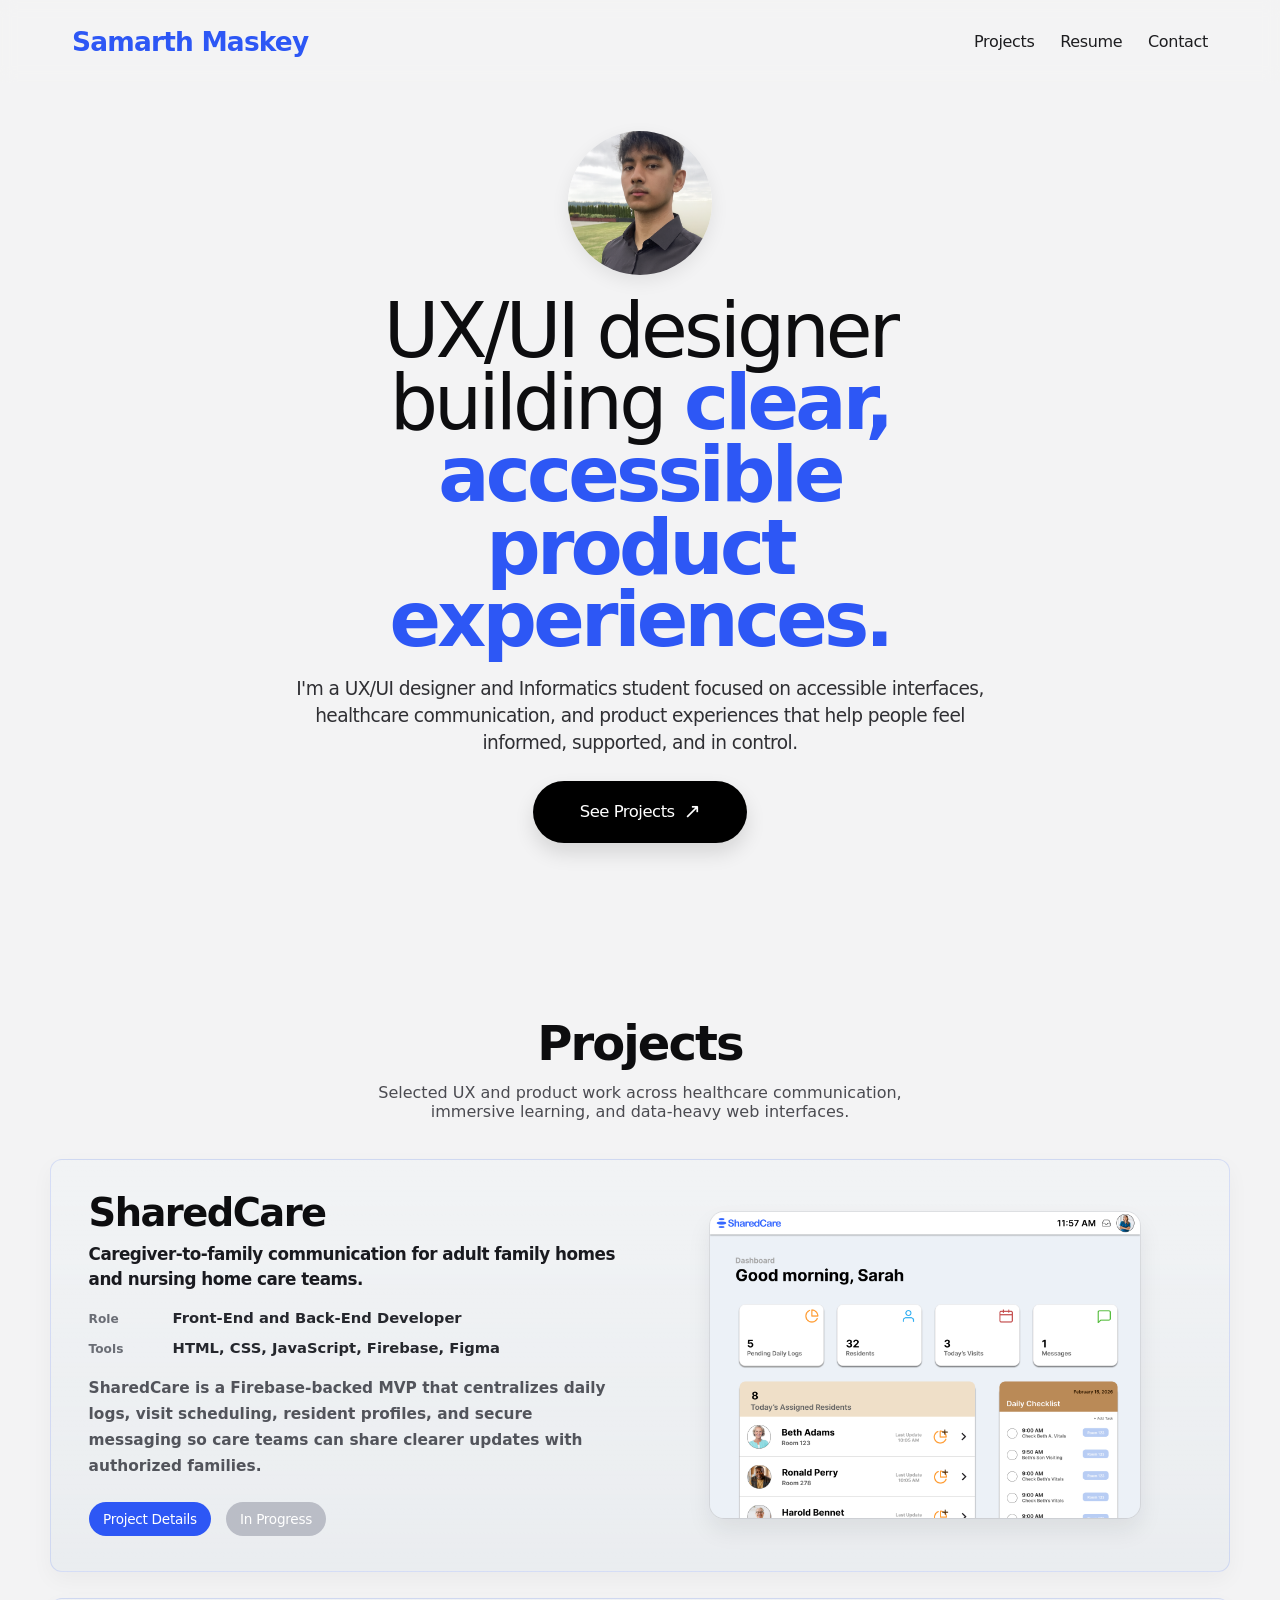
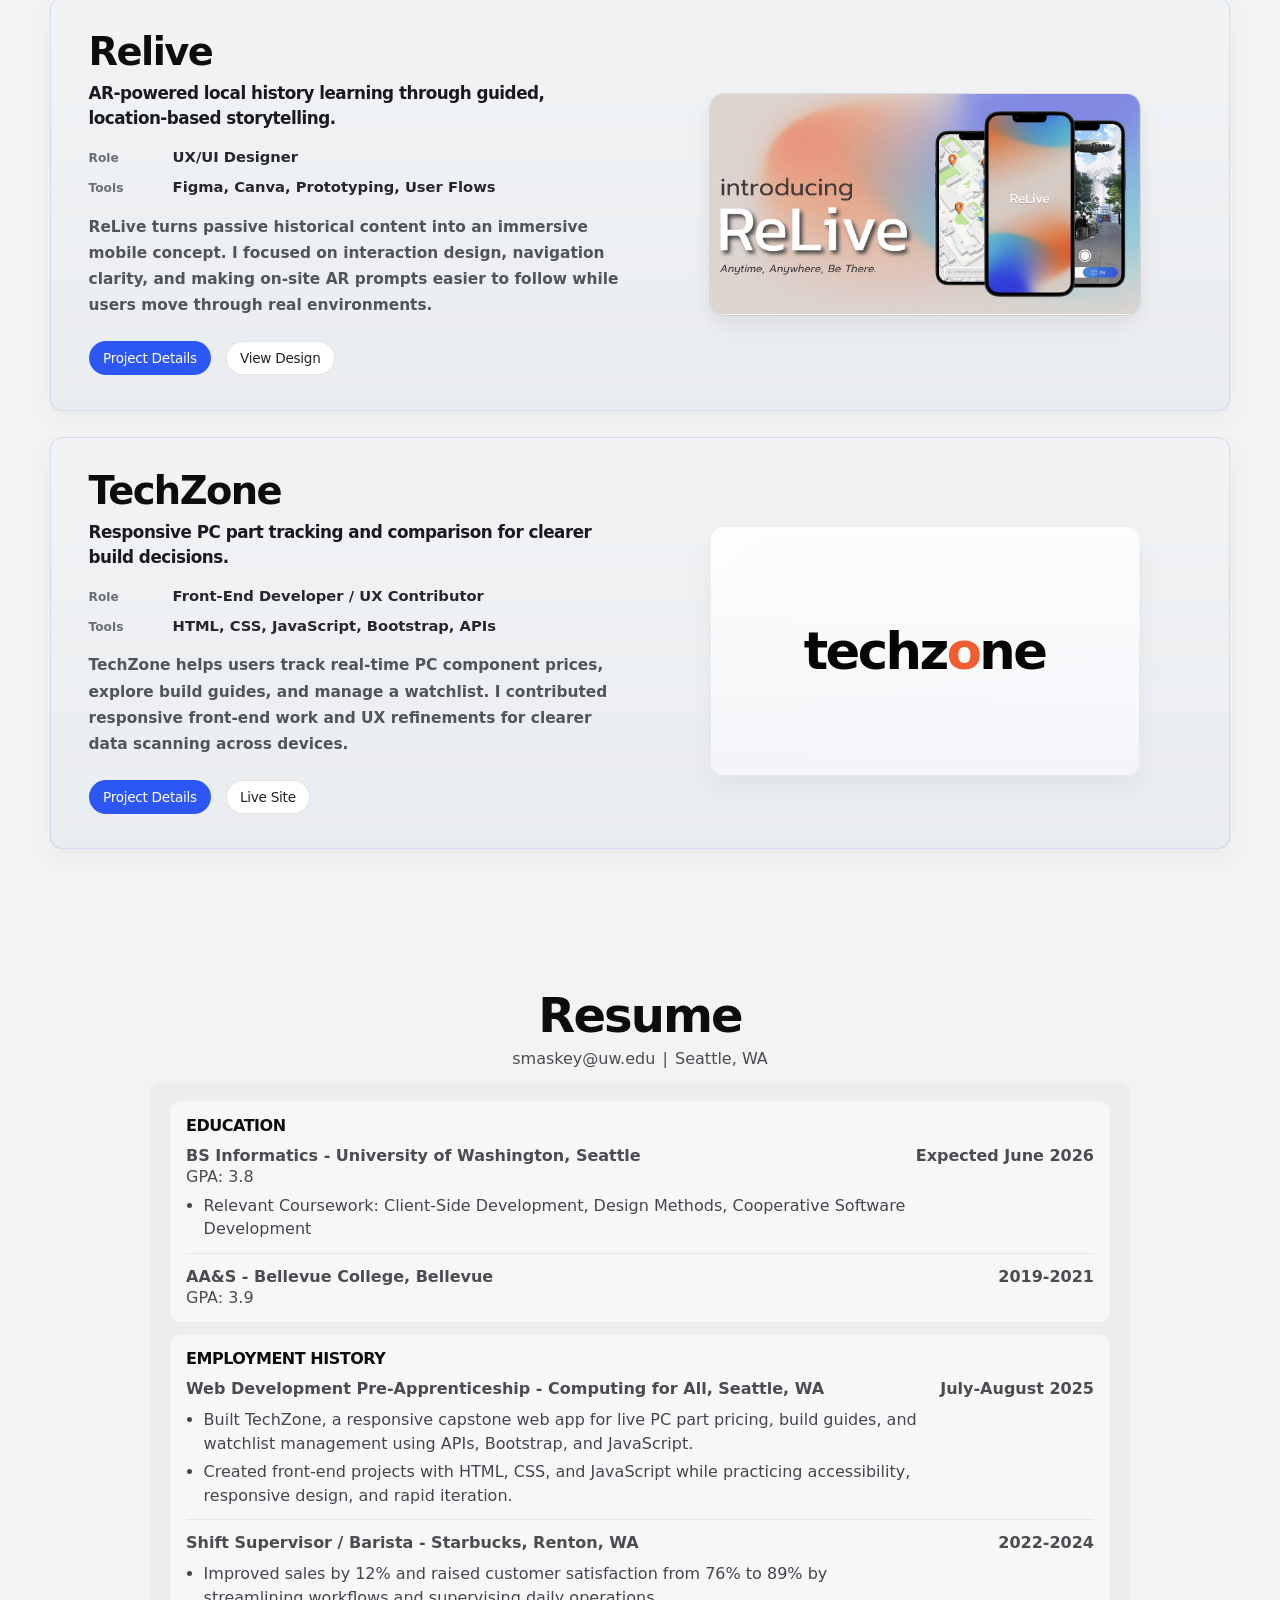
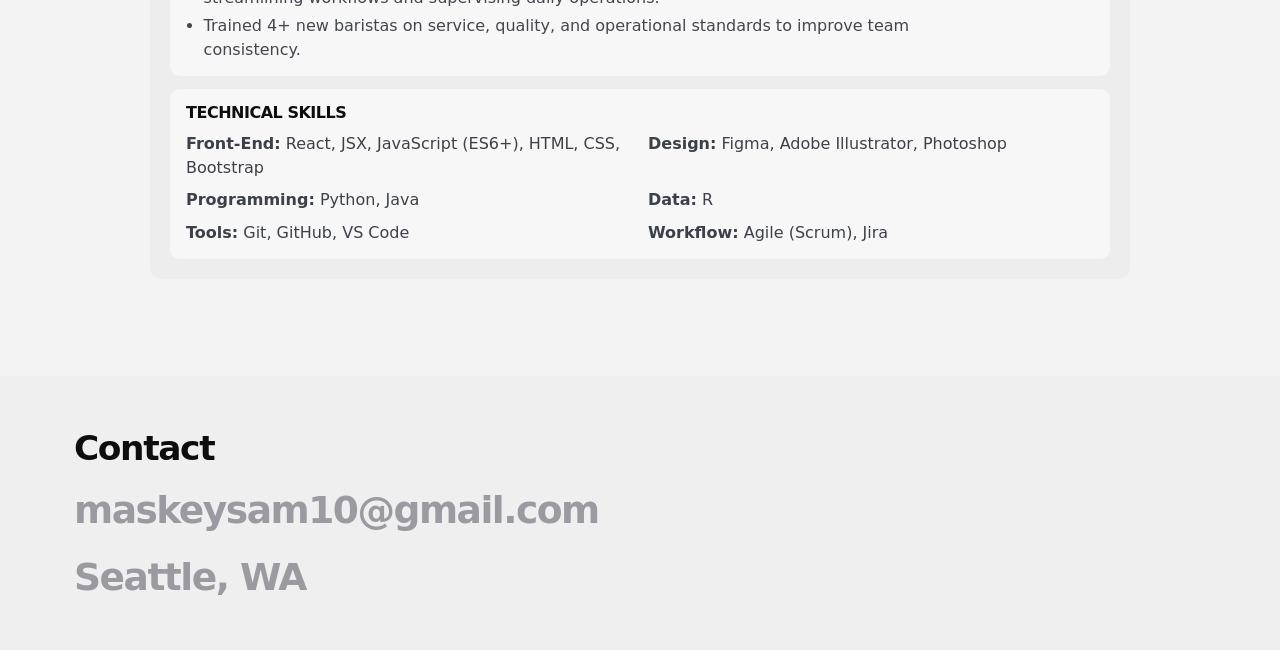
==== commit 2d0404c1: "Update portfolio content and styles for improved UX/UI presentation" ====
--- a/index.html
+++ b/index.html
@@ -3,7 +3,7 @@
 <head>
   <meta charset="UTF-8">
   <meta name="viewport" content="width=device-width, initial-scale=1.0">
-  <title>Samarth Maskey | Portfolio</title>
+  <title>Samarth Maskey | UX/UI Portfolio</title>
   <link rel="stylesheet" href="styles.css">
 </head>
 <body>
@@ -27,12 +27,13 @@
       >
 
       <h1 id="hero-title" class="hero-title">
-        Hey, I'm <span>Samarth!</span>
+        UX/UI designer building <span>clear, accessible product experiences.</span>
       </h1>
 
       <p class="hero-copy">
-        I'm an UX/UI designer passionate about creating clear, accessible
-        digital experiences that help people feel informed, supported, and in control.
+        I'm a UX/UI designer and Informatics student focused on accessible interfaces,
+        healthcare communication, and product experiences that help people feel informed,
+        supported, and in control.
       </p>
 
       <a class="cta-button" href="#projects">
@@ -45,22 +46,65 @@
       <div class="projects-shell">
         <div class="section-heading">
           <h2 id="projects-title">Projects</h2>
-          <p>Selected work focused on UI/UX, accessible interfaces, and product thinking.</p>
+          <p>Selected UX and product work across healthcare communication, immersive learning, and data-heavy web interfaces.</p>
         </div>
 
-        <article class="project-card" aria-labelledby="relive-title">
+        <article class="project-card project-card-featured" aria-labelledby="sharedcare-title">
+          <div class="project-copy">
+            <h3 id="sharedcare-title">SharedCare</h3>
+            <p class="project-value">Caregiver-to-family communication for adult family homes and nursing home care teams.</p>
+            <dl class="project-specs" aria-label="SharedCare project details">
+              <div>
+                <dt>Role</dt>
+                <dd>Front-End and Back-End Developer</dd>
+              </div>
+              <div>
+                <dt>Tools</dt>
+                <dd>HTML, CSS, JavaScript, Firebase, Figma</dd>
+              </div>
+            </dl>
+            <p>
+              SharedCare is a Firebase-backed MVP that centralizes daily logs, visit
+              scheduling, resident profiles, and secure messaging so care teams can share
+              clearer updates with authorized families.
+            </p>
+            <div class="project-actions">
+              <a href="sharedcare.html" class="project-pill project-pill-primary">Project Details</a>
+              <span class="project-pill project-pill-disabled" aria-disabled="true">In Progress</span>
+            </div>
+          </div>
+
+          <div class="project-visual sharedcare-visual">
+            <img
+              src="img/sharedcare-mvp/Dashboard.png"
+              alt="SharedCare caregiver dashboard with daily logs, assigned residents, visits, and messages."
+              class="sharedcare-card-shot"
+            >
+          </div>
+        </article>
+
+        <article class="project-card project-card-featured" aria-labelledby="relive-title">
           <div class="project-copy">
             <h3 id="relive-title">Relive</h3>
+            <p class="project-value">AR-powered local history learning through guided, location-based storytelling.</p>
+            <dl class="project-specs" aria-label="Relive project details">
+              <div>
+                <dt>Role</dt>
+                <dd>UX/UI Designer</dd>
+              </div>
+              <div>
+                <dt>Tools</dt>
+                <dd>Figma, Canva, Prototyping, User Flows</dd>
+              </div>
+            </dl>
             <p>
-              ReLive is an AR-powered mobile concept designed to make learning history
-              more engaging, accessible, and personalized. The project was developed
-              during Dubstech Protothon 2024, where our team explored how
-              location-based augmented reality could transform passive historical
-              content into immersive, real-world experiences.
+              ReLive turns passive historical content into an immersive mobile concept.
+              I focused on interaction design, navigation clarity, and making on-site AR
+              prompts easier to follow while users move through real environments.
             </p>
             <div class="project-actions">
-              <a href="relive.html" class="project-pill">Project Details</a>
-              <a href="https://reliveprotothon2024.my.canva.site/" target="_blank" class="project-pill">View Design</a>
+              <a href="relive.html" class="project-pill project-pill-primary">Project Details</a>
+              <a href="https://reliveprotothon2024.my.canva.site/" target="_blank" rel="noreferrer" class="project-pill project-pill-secondary">View Design</a>
             </div>
           </div>
 
@@ -73,21 +117,28 @@
           </div>
         </article>
 
-        <article class="project-card" aria-labelledby="techzone-title">
+        <article class="project-card project-card-featured" aria-labelledby="techzone-title">
           <div class="project-copy">
             <h3 id="techzone-title">TechZone</h3>
+            <p class="project-value">Responsive PC part tracking and comparison for clearer build decisions.</p>
+            <dl class="project-specs" aria-label="TechZone project details">
+              <div>
+                <dt>Role</dt>
+                <dd>Front-End Developer / UX Contributor</dd>
+              </div>
+              <div>
+                <dt>Tools</dt>
+                <dd>HTML, CSS, JavaScript, Bootstrap, APIs</dd>
+              </div>
+            </dl>
             <p>
-              TechZone is a responsive web application that enables users to track
-              real-time PC component prices, explore build guides, and manage a
-              personalized watchlist. I co-developed the front end and contributed to
-              UX/UI design, focusing on clarity, responsiveness, and intuitive data
-              presentation. The project integrates third-party APIs and applies core
-              HTML, CSS, JavaScript, and Bootstrap principles to deliver a clean,
-              user-friendly experience within a four-person team.
+              TechZone helps users track real-time PC component prices, explore build
+              guides, and manage a watchlist. I contributed responsive front-end work and
+              UX refinements for clearer data scanning across devices.
             </p>
             <div class="project-actions">
-              <a href="techzone.html" class="project-pill">Project Details</a>
-              <a href="https://techzoneproject1.netlify.app/" target="_blank" class="project-pill">View Design</a>
+              <a href="techzone.html" class="project-pill project-pill-primary">Project Details</a>
+              <a href="https://techzoneproject1.netlify.app/" target="_blank" rel="noreferrer" class="project-pill project-pill-secondary">Live Site</a>
             </div>
           </div>
 
@@ -95,27 +146,6 @@
             <div class="techzone-wordmark">
               <span class="tz-black">techz</span><span class="tz-orange">o</span><span class="tz-black">ne</span>
             </div>
-          </div>
-        </article>
-
-        <article class="project-card" aria-labelledby="sharedcare-title">
-          <div class="project-copy">
-            <h3 id="sharedcare-title">SharedCare</h3>
-            <p>
-              SharedCare is a secure caregiver-to-family portal that makes resident
-              updates more consistent, understandable, and less stressful. Built for
-              nursing home care teams, it centralizes day-to-day check-ins, health
-              context, and plain-language communication in one privacy-first experience
-              shaped by resident consent and HIPAA-aligned design principles.
-            </p>
-            <div class="project-actions">
-              <a href="sharedcare.html" class="project-pill">Project Details</a>
-              <span class="project-pill project-pill-disabled" aria-disabled="true">In Progress</span>
-            </div>
-          </div>
-
-          <div class="project-visual sharedcare-visual" aria-hidden="true">
-            <img src="img/sharedcareblue.png" alt="" class="sharedcare-logo">
           </div>
         </article>
       </div>
@@ -128,8 +158,6 @@
           <p class="resume-contact">
             <a href="mailto:smaskey@uw.edu">smaskey@uw.edu</a>
             <span aria-hidden="true">|</span>
-            <a href="tel:12067738247">206-773-8247</a>
-            <span aria-hidden="true">|</span>
             <span>Seattle, WA</span>
           </p>
         </div>
@@ -164,8 +192,8 @@
                 <p class="resume-date">July-August 2025</p>
               </div>
               <ul class="resume-bullets">
-                <li>Developed “TechZone”, a capstone website offering live PC part price tracking, guides, and a watchlist feature. Built with APIs, Bootstrap, and responsive design principles. Delivered a polished MVP with user-centric features and clean UI/UX.</li>
-                <li>Created multiple front-end projects using HTML, CSS, and JavaScript in a bootcamp-style environment, accelerating hands-on development skills, and applied responsive design principles and Bootstrap.</li>
+                <li>Built TechZone, a responsive capstone web app for live PC part pricing, build guides, and watchlist management using APIs, Bootstrap, and JavaScript.</li>
+                <li>Created front-end projects with HTML, CSS, and JavaScript while practicing accessibility, responsive design, and rapid iteration.</li>
               </ul>
             </article>
             <article class="resume-item">
@@ -174,9 +202,8 @@
                 <p class="resume-date">2022-2024</p>
               </div>
               <ul class="resume-bullets">
-                <li>Increased sales by 12% and boosted customer satisfaction scores from 76% to 89% by optimizing team workflows and supervising daily operations.</li>
-                <li>Trained 4+ new baristas on standards for drinks, customer interactions, and operational efficiency, increasing overall team productivity.</li>
-                <li>Promoted from barista to shift supervisor through dedication to quality and effective leadership.</li>
+                <li>Improved sales by 12% and raised customer satisfaction from 76% to 89% by streamlining workflows and supervising daily operations.</li>
+                <li>Trained 4+ new baristas on service, quality, and operational standards to improve team consistency.</li>
               </ul>
             </article>
           </section>
@@ -202,7 +229,7 @@
     <div class="footer-shell">
       <h2 id="contact-title">Contact</h2>
       <p><a href="mailto:maskeysam10@gmail.com">maskeysam10@gmail.com</a></p>
-      <p><a href="tel:12067738247">206-773-8247</a></p>
+      <p>Seattle, WA</p>
     </div>
   </footer>
 
--- a/styles.css
+++ b/styles.css
@@ -75,7 +75,7 @@
   align-content: center;
   text-align: center;
   padding: 3rem 1.5rem 5rem;
-  gap: 1.5rem;
+  gap: 1.25rem;
 }
 
 .avatar {
@@ -96,6 +96,7 @@
   line-height: 0.95;
   font-weight: 500;
   letter-spacing: -0.05em;
+  max-width: 13ch;
 }
 
 .hero-title span {
@@ -105,9 +106,9 @@
 
 .hero-copy {
   margin: 0;
-  max-width: 620px;
-  font-size: clamp(1rem, 1.7vw, 1.22rem);
-  line-height: 1.35;
+  max-width: 690px;
+  font-size: clamp(1rem, 1.6vw, 1.16rem);
+  line-height: 1.45;
   letter-spacing: -0.03em;
   color: var(--muted);
 }
@@ -146,6 +147,15 @@
   padding: 5rem 1.5rem;
 }
 
+#projects.content-section {
+  padding-top: 5.75rem;
+}
+
+#resume.content-section {
+  min-height: auto;
+  padding-block: 3.6rem;
+}
+
 .content-section h2 {
   margin: 0 0 0.75rem;
   font-size: clamp(2rem, 4vw, 3rem);
@@ -157,11 +167,20 @@
   color: #4b4b51;
 }
 
+.section-kicker {
+  margin: 0 0 0.25rem;
+  color: var(--accent);
+  font-size: 0.78rem;
+  font-weight: 800;
+  letter-spacing: 0.1em;
+  text-transform: uppercase;
+}
+
 .resume-shell {
-  width: min(100%, 1080px);
+  width: min(100%, 980px);
   margin: 0 auto;
   display: grid;
-  gap: 1rem;
+  gap: 0.85rem;
 }
 
 .resume-header {
@@ -188,28 +207,28 @@
 
 .resume-panel {
   background: #ededee;
-  border-radius: 10px;
-  padding: clamp(1rem, 2vw, 1.5rem);
-  display: grid;
-  gap: 1rem;
+  border-radius: 12px;
+  padding: clamp(0.9rem, 1.8vw, 1.25rem);
+  display: grid;
+  gap: 0.8rem;
 }
 
 .resume-block {
   background: rgba(255, 255, 255, 0.58);
-  border-radius: 8px;
-  padding: 1rem;
+  border-radius: 10px;
+  padding: 0.9rem 1rem;
 }
 
 .resume-block h3 {
-  margin: 0 0 0.85rem;
-  font-size: 1.15rem;
+  margin: 0 0 0.65rem;
+  font-size: 1rem;
   letter-spacing: -0.03em;
   text-transform: uppercase;
 }
 
 .resume-item + .resume-item {
-  margin-top: 1rem;
-  padding-top: 1rem;
+  margin-top: 0.75rem;
+  padding-top: 0.75rem;
   border-top: 1px solid rgba(0, 0, 0, 0.07);
 }
 
@@ -253,14 +272,15 @@
 }
 
 .resume-bullets {
-  margin: 0.5rem 0 0;
+  margin: 0.45rem 0 0;
   padding-left: 1.1rem;
   color: #43464f;
-  line-height: 1.55;
+  line-height: 1.48;
+  max-width: 72ch;
 }
 
 .resume-bullets li + li {
-  margin-top: 0.35rem;
+  margin-top: 0.3rem;
 }
 
 .skills-grid {
@@ -279,27 +299,36 @@
   width: min(100%, 1180px);
   margin: 0 auto;
   display: grid;
-  gap: 2rem;
+  gap: 1.65rem;
 }
 
 .section-heading {
   text-align: center;
-  margin-bottom: 0.5rem;
+  margin-bottom: 0.75rem;
 }
 
 .section-heading p {
-  max-width: 58ch;
+  max-width: 60ch;
   margin: 0 auto;
 }
 
 .project-card {
   display: grid;
   grid-template-columns: 1.35fr 0.95fr;
-  gap: 2rem;
+  gap: 1.8rem;
   align-items: center;
-  padding: clamp(1.5rem, 3vw, 2.2rem);
+  padding: clamp(1.45rem, 3vw, 2.15rem);
   background: #efefef;
-  border-radius: 6px;
+  border-radius: 12px;
+  box-shadow: 0 8px 22px rgba(18, 22, 29, 0.04);
+}
+
+.project-card-featured {
+  grid-template-columns: 1fr 1fr;
+  background:
+    linear-gradient(180deg, rgba(255, 255, 255, 0.38), rgba(255, 255, 255, 0.05)),
+    #e9ecef;
+  border: 1px solid rgba(45, 87, 245, 0.14);
 }
 
 .project-copy {
@@ -307,23 +336,62 @@
 }
 
 .project-copy h3 {
-  margin: 0 0 1.25rem;
+  margin: 0 0 0.6rem;
   font-size: clamp(2rem, 3vw, 2.75rem);
   letter-spacing: -0.04em;
   line-height: 1;
 }
 
+.project-specs {
+  margin: 1rem 0 1rem;
+  display: grid;
+  gap: 0.55rem;
+}
+
+.project-specs div {
+  display: grid;
+  grid-template-columns: 72px minmax(0, 1fr);
+  gap: 0.75rem;
+  align-items: baseline;
+}
+
+.project-specs dt {
+  color: #6a6d75;
+  font-size: 0.76rem;
+  font-weight: 800;
+  letter-spacing: 0;
+  text-transform: none;
+}
+
+.project-specs dd {
+  margin: 0;
+  color: #25272d;
+  font-size: 0.92rem;
+  line-height: 1.45;
+  font-weight: 650;
+}
+
 .project-copy p {
   margin: 0;
-  max-width: 56ch;
-  font-size: 0.98rem;
-  line-height: 1.9;
+  max-width: 52ch;
+  font-size: 0.96rem;
+  line-height: 1.7;
   color: #52545b;
   font-weight: 600;
 }
 
+.project-copy .project-value {
+  margin: 0;
+  max-width: 46ch;
+  color: #191a1f;
+  font-size: 1.05rem;
+  line-height: 1.45;
+  font-weight: 750;
+  letter-spacing: -0.03em;
+}
+
 .project-actions {
-  margin-top: 2.1rem;
+  margin-top: 1.45rem;
   display: flex;
   flex-wrap: wrap;
   gap: 0.9rem;
@@ -347,6 +415,16 @@
   background: var(--accent-hover);
 }
 
+.project-pill-secondary {
+  background: #ffffff;
+  color: #202228;
+  box-shadow: inset 0 0 0 1px rgba(32, 34, 40, 0.12);
+}
+
+.project-pill-secondary:hover {
+  background: #f7f7f8;
+}
+
 .project-pill-disabled {
   background: #babdc6;
   color: #ffffff;
@@ -370,7 +448,7 @@
 }
 
 .relive-card-shot {
-  width: min(100%, 360px);
+  width: min(100%, 430px);
   height: auto;
   display: block;
   border-radius: 14px;
@@ -384,6 +462,22 @@
   place-items: center;
 }
 
+.techzone-visual .techzone-wordmark {
+  width: min(100%, 430px);
+  min-height: 250px;
+  padding: 1.2rem;
+  border-radius: 14px;
+  display: flex;
+  align-items: center;
+  justify-content: center;
+  background:
+    linear-gradient(180deg, rgba(255, 255, 255, 0.88), rgba(246, 247, 250, 0.88)),
+    linear-gradient(135deg, rgba(255, 173, 135, 0.08), rgba(124, 150, 255, 0.1));
+  box-shadow:
+    inset 0 0 0 1px rgba(30, 35, 45, 0.06),
+    0 12px 24px rgba(20, 24, 32, 0.05);
+}
+
 .sharedcare-visual {
   display: grid;
   place-items: center;
@@ -394,6 +488,16 @@
   height: auto;
   display: block;
   object-fit: contain;
+}
+
+.sharedcare-card-shot {
+  width: min(100%, 430px);
+  height: auto;
+  display: block;
+  border-radius: 14px;
+  box-shadow:
+    0 12px 24px rgba(20, 24, 32, 0.08),
+    0 0 0 1px rgba(30, 35, 45, 0.08);
 }
 
 .techzone-wordmark {
@@ -875,6 +979,10 @@
     line-height: 1.75;
   }
 
+  .project-copy .project-value {
+    max-width: none;
+  }
+
   .project-visual {
     min-height: 200px;
   }
@@ -952,12 +1060,30 @@
   }
 
   .project-copy h3 {
-    margin-bottom: 1rem;
+    margin-bottom: 0.65rem;
   }
 
   .project-copy p {
     font-size: 0.92rem;
     line-height: 1.7;
+  }
+
+  .project-copy .project-value {
+    font-size: 0.98rem;
+    line-height: 1.45;
+  }
+
+  .project-specs {
+    margin: 0.85rem 0;
+  }
+
+  .project-specs div {
+    grid-template-columns: 1fr;
+    gap: 0.2rem;
+  }
+
+  .project-specs dd {
+    font-size: 0.88rem;
   }
 
   .project-actions {
@@ -991,15 +1117,24 @@
   }
 
   .relive-card-shot {
-    width: min(100%, 290px);
+    width: min(100%, 310px);
   }
 
   .techzone-wordmark {
     font-size: 2.3rem;
   }
 
+  .techzone-visual .techzone-wordmark {
+    width: min(100%, 310px);
+    min-height: 180px;
+  }
+
   .sharedcare-logo {
     width: min(100%, 290px);
+  }
+
+  .sharedcare-card-shot {
+    width: min(100%, 310px);
   }
 
   .sharedcare-gallery {
